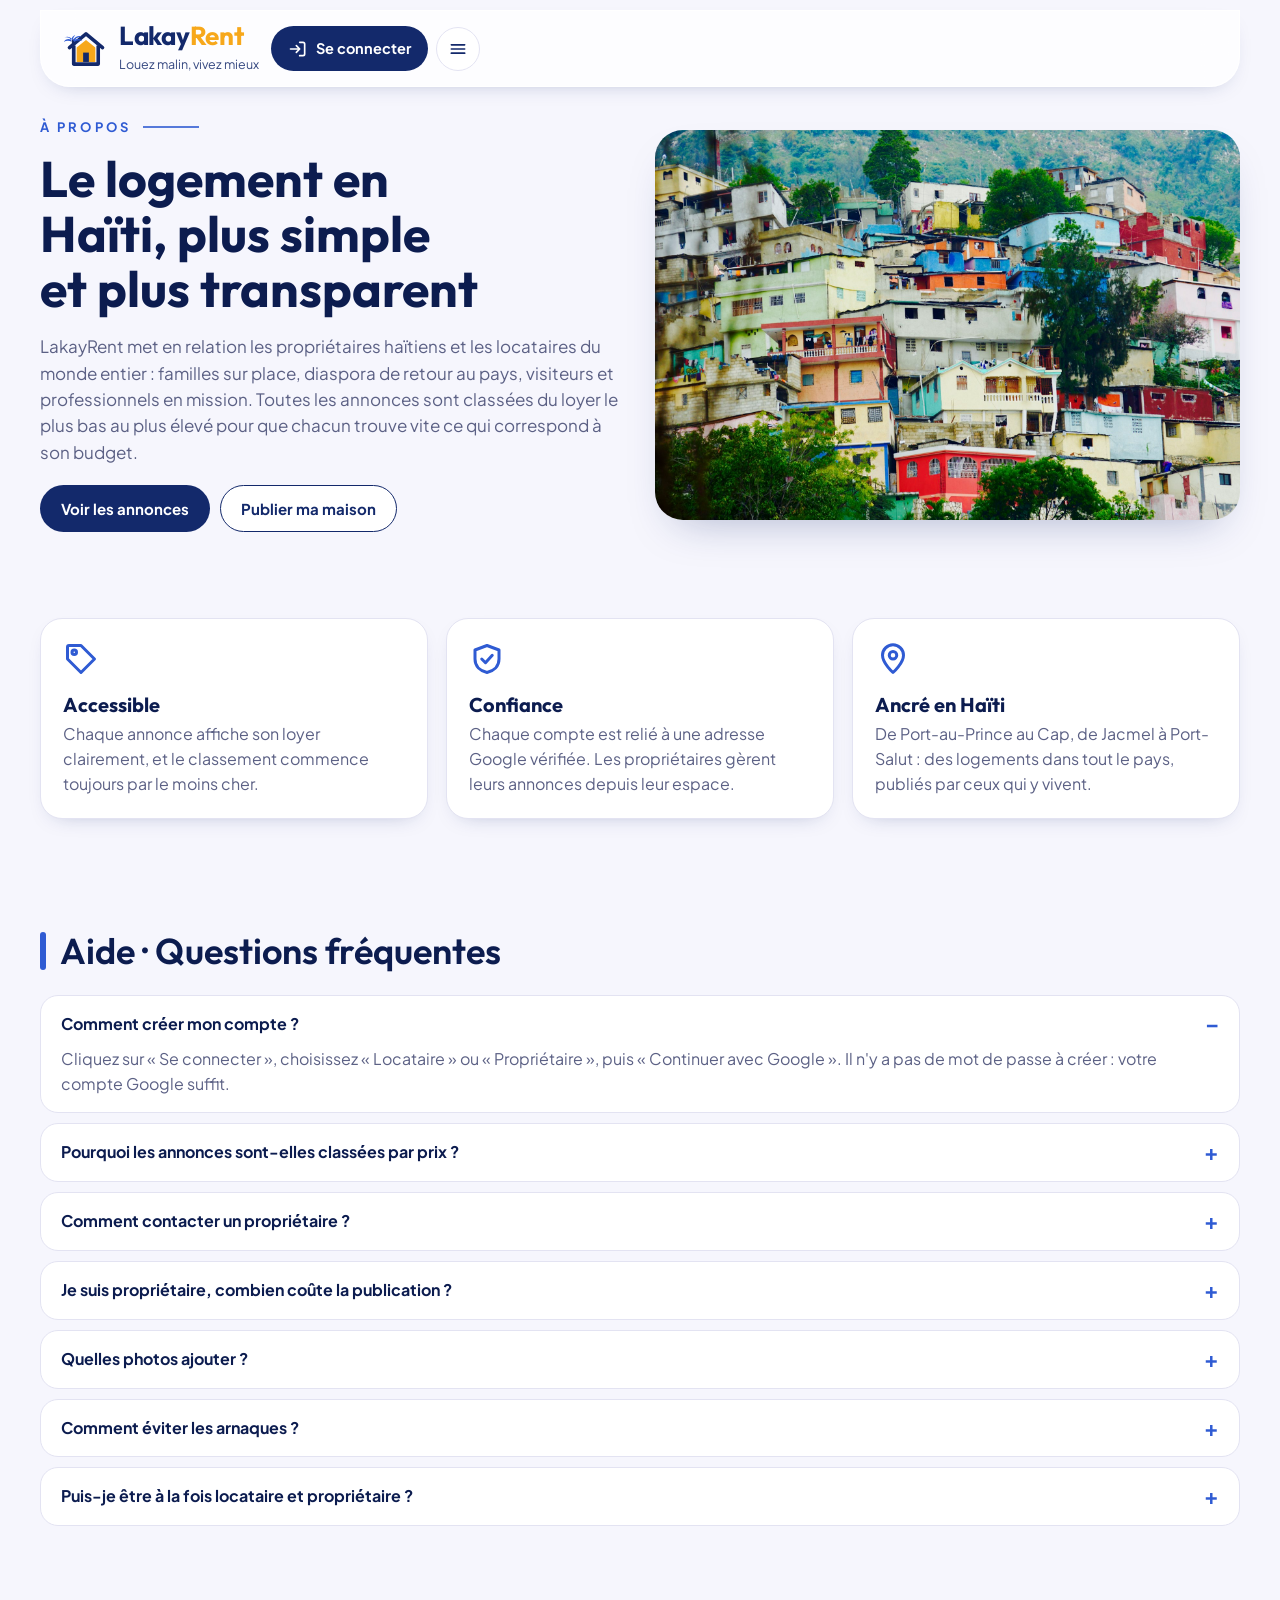
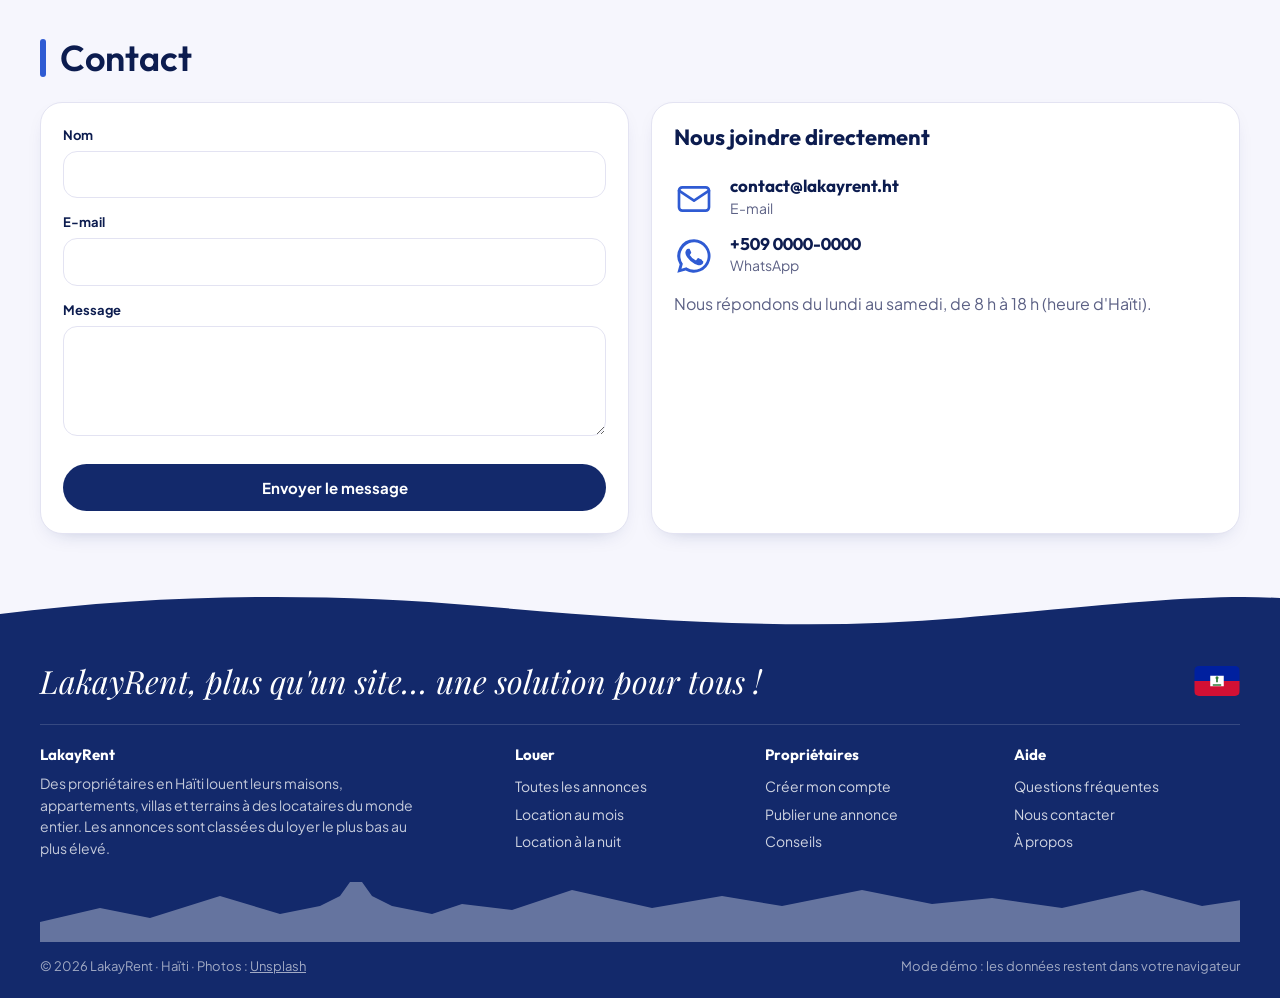
==== a-propos.html @ 99d88f83 "Rafraîchit le cache et ajuste la mosaïque Co-Authored-By: Claude Opus 5.5 <noreply@anthropic.com> Cl" ====
<!DOCTYPE html>
<html lang="fr">
<head>
<meta charset="utf-8">
<meta name="viewport" content="width=device-width, initial-scale=1">
<title>À propos, aide et contact — LakayRent</title>
<link rel="icon" href="assets/img/favicon.svg" type="image/svg+xml">
<link rel="preconnect" href="https://fonts.googleapis.com"><link rel="preconnect" href="https://fonts.gstatic.com" crossorigin>
<link href="https://fonts.googleapis.com/css2?family=Outfit:wght@400;500;600;700&family=Plus+Jakarta+Sans:wght@400;500;600;700&family=Playfair+Display:ital,wght@1,500&display=swap" rel="stylesheet">
<link rel="stylesheet" href="assets/css/style.css?v=3">
</head>
<body data-page="apropos">
<header id="site-header"></header>
<main class="container">
  <section class="about-hero">
    <div>
      <div class="eyebrow" style="color:var(--blue)">À propos</div>
      <h1 style="font-size:clamp(32px,4vw,50px);color:var(--navy-2);margin:14px 0">Le logement en Haïti, plus simple et plus transparent</h1>
      <p style="color:var(--muted);font-size:17px;max-width:55ch">LakayRent met en relation les propriétaires haïtiens et les locataires du monde entier : familles sur place, diaspora de retour au pays, visiteurs et professionnels en mission. Toutes les annonces sont classées du loyer le plus bas au plus élevé pour que chacun trouve vite ce qui correspond à son budget.</p>
      <div style="display:flex;gap:10px;flex-wrap:wrap;margin-top:20px"><a class="btn btn-primary" href="annonces.html">Voir les annonces</a><a class="btn btn-outline" href="connexion.html?role=proprietaire">Publier ma maison</a></div>
    </div>
    <img src="assets/img/photos/ht3.jpg" alt="Maisons colorées à flanc de colline en Haïti">
  </section>

  <section class="section">
    <div class="values" id="values"></div>
  </section>

  <section class="section" id="aide">
    <h2 class="section-title">Aide · Questions fréquentes</h2>
    <div class="faq">
      <details open><summary>Comment créer mon compte ?</summary><p>Cliquez sur « Se connecter », choisissez « Locataire » ou « Propriétaire », puis « Continuer avec Google ». Il n'y a pas de mot de passe à créer : votre compte Google suffit.</p></details>
      <details><summary>Pourquoi les annonces sont-elles classées par prix ?</summary><p>Pour que chacun voie d'abord ce qui entre dans son budget. Quand vous affichez à la fois des locations au mois et à la nuit, un loyer à la nuit est comparé sur 30 nuits.</p></details>
      <details><summary>Comment contacter un propriétaire ?</summary><p>Sur la page d'une annonce, écrivez-lui directement sur WhatsApp, ou connectez-vous et envoyez une demande de visite. Le propriétaire la voit dans son espace avec votre numéro.</p></details>
      <details><summary>Je suis propriétaire, combien coûte la publication ?</summary><p>La publication est gratuite. Vous fixez votre loyer, au mois ou à la nuit, en dollars US, et vous pouvez masquer ou supprimer votre annonce à tout moment.</p></details>
      <details><summary>Quelles photos ajouter ?</summary><p>Jusqu'à six photos prises de jour : la façade en premier, puis le salon, la cuisine, les chambres, la salle de bain et la vue. Les photos sont réduites automatiquement avant l'envoi.</p></details>
      <details><summary>Comment éviter les arnaques ?</summary><p>Visitez toujours le logement avant de payer, rencontrez le propriétaire, demandez un reçu et ne versez jamais d'argent à quelqu'un qui refuse la visite. LakayRent n'encaisse aucun paiement.</p></details>
      <details><summary>Puis-je être à la fois locataire et propriétaire ?</summary><p>Oui. Changez de type de compte à tout moment dans « Mon espace », onglet « Mon profil ». Vos annonces et vos favoris sont gardés.</p></details>
    </div>
  </section>

  <section class="section" id="contact">
    <h2 class="section-title">Contact</h2>
    <div class="steps">
      <form class="panel" id="cForm" style="display:grid;gap:14px">
        <div class="field"><label for="cNom">Nom</label><input id="cNom" required maxlength="80"></div>
        <div class="field"><label for="cMail">E-mail</label><input id="cMail" type="email" required maxlength="120"></div>
        <div class="field"><label for="cMsg">Message</label><textarea id="cMsg" required maxlength="2000"></textarea></div>
        <div id="cOut"></div>
        <button class="btn btn-primary" type="submit" id="cGo">Envoyer le message</button>
      </form>
      <div class="panel" style="display:grid;gap:14px;align-content:start">
        <h3 style="color:var(--navy-2);font-size:22px">Nous joindre directement</h3>
        <div class="stat" id="cMailLine"></div>
        <div class="stat" id="cWaLine"></div>
        <p style="color:var(--muted);margin:0">Nous répondons du lundi au samedi, de 8 h à 18 h (heure d'Haïti).</p>
      </div>
    </div>
  </section>
</main>
<footer id="site-footer"></footer>
<script src="assets/js/config.js?v=3"></script>
<script src="assets/js/core.js?v=3"></script>
<script>
(function(){
  const L=Lakay,$=L.$,esc=L.esc,C=L.cfg;
  $("#values").innerHTML=[["tag","Accessible","Chaque annonce affiche son loyer clairement, et le classement commence toujours par le moins cher."],["shield","Confiance","Chaque compte est relié à une adresse Google vérifiée. Les propriétaires gèrent leurs annonces depuis leur espace."],["pin","Ancré en Haïti","De Port-au-Prince au Cap, de Jacmel à Port-Salut : des logements dans tout le pays, publiés par ceux qui y vivent."]]
    .map(([i,t,p])=>`<div class="panel">${L.icon(i)}<h3>${t}</h3><p>${p}</p></div>`).join("");
  $("#cMailLine").innerHTML=`${L.icon("mail")}<div><b style="font-size:17px">${esc(C.CONTACT_EMAIL||"")}</b><span>E-mail</span></div>`;
  $("#cWaLine").innerHTML=`${L.icon("whatsapp")}<div><b style="font-size:17px" class="num">${esc(C.CONTACT_WHATSAPP||"")}</b><span>WhatsApp</span></div>`;
  const s=L.session();if(s){$("#cNom").value=s.name||"";$("#cMail").value=s.email||"";}
  $("#cForm").addEventListener("submit",async e=>{
    e.preventDefault();const d={nom:$("#cNom").value.trim(),email:$("#cMail").value.trim(),message:$("#cMsg").value.trim()};
    if(!d.nom||!d.email||!d.message){$("#cOut").innerHTML='<div class="notice err">Remplissez votre nom, votre e-mail et votre message.</div>';return;}
    $("#cGo").disabled=true;
    try{await L.api("contact",d);$("#cForm").innerHTML='<div class="notice ok"><b>Message envoyé.</b> Nous vous répondrons par e-mail.</div>';}
    catch(err){$("#cGo").disabled=false;$("#cOut").innerHTML=`<div class="notice err">${esc(err.message)}</div>`;}
  });
})();
</script>
</body>
</html>
---- assets/css/style.css ----
/* LakayRent — feuille de style commune
   Idée de mise en page : en-tête en verre arrondi, héros photo plein cadre avec barre de recherche,
   barre de catégories flottante, grilles de cartes, pied de page bleu nuit en vague. */
:root{
  --navy:#13296B;
  --navy-2:#0C1C4F;
  --blue:#2F5BD3;
  --sky:#8DB9F0;
  --lav:#E9E8F8;
  --peach:#F5B69E;
  --sun:#F7A81B;
  --sun-2:#FFC928;
  --green:#1F9D6B;
  --red:#D2463F;
  --bg:#F6F6FD;
  --surface:#FFFFFF;
  --text:#13183A;
  --muted:#5C6185;
  --line:#E3E3F2;
  --glass:rgba(255,255,255,.78);
  --shadow:0 20px 45px -22px rgba(19,41,107,.35);
  --shadow-sm:0 8px 22px -14px rgba(19,41,107,.35);
  --radius:22px;
  --display:"Outfit",system-ui,-apple-system,"Segoe UI",sans-serif;
  --body:"Plus Jakarta Sans",system-ui,-apple-system,"Segoe UI",sans-serif;
  --script:"Playfair Display",Georgia,serif;
  color-scheme:light;
}
*{box-sizing:border-box}
html{scroll-behavior:smooth}
body{margin:0;background:var(--bg);color:var(--text);font-family:var(--body);font-size:16px;line-height:1.55;-webkit-font-smoothing:antialiased}
img{max-width:100%;display:block}
a{color:var(--blue)}
button,input,select,textarea{font:inherit;color:inherit}
h1,h2,h3,h4{font-family:var(--display);line-height:1.1;margin:0;text-wrap:balance}
:focus-visible{outline:3px solid var(--sun);outline-offset:2px;border-radius:12px}
.container{max-width:1240px;margin:0 auto;padding:0 20px}
.num{font-variant-numeric:tabular-nums}
.sr-only{position:absolute;width:1px;height:1px;overflow:hidden;clip:rect(0 0 0 0);white-space:nowrap}
.icon{width:20px;height:20px;flex:none;stroke:currentColor;fill:none;stroke-width:2;stroke-linecap:round;stroke-linejoin:round}
.icon.fill{fill:currentColor;stroke:none}
@media (prefers-reduced-motion: reduce){*{transition:none!important;animation:none!important;scroll-behavior:auto!important}}

/* ---------- buttons ---------- */
.btn{display:inline-flex;align-items:center;justify-content:center;gap:8px;border:1.5px solid transparent;border-radius:999px;padding:11px 20px;font-weight:700;font-size:15px;cursor:pointer;text-decoration:none;white-space:nowrap;transition:transform .15s ease,background .15s ease,box-shadow .15s ease}
.btn:hover{transform:translateY(-1px)}
.btn:disabled{opacity:.55;cursor:not-allowed;transform:none}
.btn-primary{background:var(--navy);color:#fff}
.btn-primary:hover{background:var(--navy-2);box-shadow:var(--shadow-sm)}
.btn-outline{background:#fff;color:var(--navy);border-color:var(--navy)}
.btn-outline:hover{background:var(--lav)}
.btn-sun{background:var(--sun);color:var(--navy-2)}
.btn-sun:hover{background:var(--sun-2)}
.btn-ghost{background:transparent;color:var(--text);border-color:var(--line)}
.btn-ghost:hover{background:var(--lav)}
.btn-danger{background:#fff;color:var(--red);border-color:#F1C9C6}
.btn-wa{background:#1FA855;color:#fff}
.btn-sm{padding:8px 14px;font-size:14px}
.btn-block{width:100%;white-space:normal}
.icon-btn{display:inline-grid;place-items:center;width:44px;height:44px;border-radius:999px;border:1px solid var(--line);background:#fff;color:var(--navy);cursor:pointer;text-decoration:none}
.icon-btn:hover{background:var(--lav)}

/* ---------- header ---------- */
.site-header{position:sticky;top:0;z-index:40;padding:10px 0 0}
.header-bar{display:flex;align-items:center;gap:12px;background:var(--glass);backdrop-filter:blur(16px);-webkit-backdrop-filter:blur(16px);border:1px solid rgba(255,255,255,.7);border-radius:0 0 30px 30px;padding:12px 18px 12px 22px;box-shadow:var(--shadow-sm)}
.logo{display:flex;align-items:center;gap:10px;text-decoration:none;color:var(--navy)}
.logo-mark{width:46px;height:46px}
.logo-name{font-family:var(--display);font-weight:700;font-size:26px;line-height:1;letter-spacing:-.01em}
.logo-name span{color:var(--sun)}
.logo-tag{display:block;white-space:nowrap;font-size:12.5px;color:var(--navy);opacity:.85;margin-top:3px}
.main-nav{display:flex;align-items:center;gap:0;margin-left:auto}
.nav-link{white-space:nowrap;display:inline-flex;align-items:center;gap:7px;padding:9px 11px;border-radius:999px;color:var(--text);text-decoration:none;font-weight:600;font-size:15px;border:0;background:transparent;cursor:pointer}
.nav-link .icon{width:18px;height:18px;color:var(--navy)}
.nav-link:hover{background:rgba(141,185,240,.18)}
.nav-link[aria-current="page"]{background:rgba(141,185,240,.28);color:var(--navy);box-shadow:inset 0 0 0 1px rgba(47,91,211,.25)}
.dropdown{position:relative}
.dropdown-menu{position:absolute;top:calc(100% + 8px);left:0;min-width:220px;background:#fff;border:1px solid var(--line);border-radius:18px;box-shadow:var(--shadow);padding:8px;display:none}
.dropdown.open .dropdown-menu{display:grid}
.dropdown-menu a{padding:10px 12px;border-radius:12px;color:var(--text);text-decoration:none;font-weight:600;font-size:14.5px;display:flex;gap:10px;align-items:center}
.dropdown-menu a:hover{background:var(--lav)}
.header-actions{display:flex;align-items:center;gap:8px}
.header-actions .btn{padding:10px 16px;font-size:14.5px}
.avatar{width:38px;height:38px;border-radius:999px;object-fit:cover;background:var(--lav);display:grid;place-items:center;font-weight:700;color:var(--navy)}
.user-chip{text-decoration:none;color:var(--text);display:flex;align-items:center;gap:8px;padding:4px 12px 4px 4px;border-radius:999px;border:1px solid var(--line);background:#fff;cursor:pointer;font-weight:600;font-size:14px}
.burger{display:none}
@media (max-width:1280px){
  .main-nav{display:none;position:absolute;top:calc(100% + 6px);left:20px;right:20px;flex-direction:column;align-items:stretch;background:#fff;border-radius:22px;padding:10px;box-shadow:var(--shadow)}
  .main-nav.open{display:flex}
  .burger{display:inline-grid;margin-left:auto}
  .header-actions .hide-sm{display:none}
  .dropdown-menu{position:static;box-shadow:none;border:0;padding:0 0 0 18px}
}
@media (max-width:520px){.logo-tag{display:none}.logo-name{font-size:22px}.logo-mark{width:38px;height:38px}}

/* ---------- hero ---------- */
.hero{position:relative;margin-top:-86px;padding:170px 0 140px;background:var(--navy) url('../img/photos/hero.jpg') center 60%/cover no-repeat;color:#fff;overflow:hidden}
.hero::before{content:"";position:absolute;inset:0;background:linear-gradient(90deg,rgba(12,28,79,.82) 0%,rgba(12,28,79,.55) 38%,rgba(12,28,79,.1) 68%,rgba(12,28,79,0) 100%),linear-gradient(180deg,rgba(12,28,79,.25),rgba(12,28,79,0) 30%,rgba(246,246,253,0) 80%,var(--bg) 100%)}
.hero-inner{position:relative;display:grid;grid-template-columns:minmax(0,1fr) 280px;gap:30px;align-items:end}
.eyebrow{display:flex;align-items:center;gap:12px;font-size:13px;letter-spacing:.24em;text-transform:uppercase;font-weight:700}
.eyebrow::after{content:"";width:56px;height:1.5px;background:currentColor;opacity:.8}
.hero h1{font-size:clamp(40px,5.6vw,72px);font-weight:700;letter-spacing:-.02em;margin:16px 0 14px;text-shadow:0 2px 24px rgba(12,28,79,.35)}
.hero h1 em{font-style:normal;color:var(--sun)}
.hero .lead{font-size:clamp(17px,1.6vw,21px);font-weight:600;max-width:40ch;margin:0 0 30px;text-shadow:0 1px 14px rgba(12,28,79,.4)}
.searchbar{display:grid;grid-template-columns:repeat(3,minmax(0,1fr)) auto;align-items:center;background:#fff;color:var(--text);border-radius:28px;padding:10px;box-shadow:var(--shadow);max-width:920px}
.sb-field{display:flex;align-items:center;gap:12px;padding:6px 14px;border-right:1px solid var(--line);min-width:0}
.sb-field:nth-child(3){border-right:0}
.sb-ico{width:44px;height:44px;border-radius:999px;background:var(--lav);display:grid;place-items:center;color:var(--navy);flex:none}
.sb-field label{display:block;font-size:13px;color:var(--muted)}
.sb-field select{border:0;background:transparent;font-weight:600;font-size:15px;padding:0;width:100%;cursor:pointer;appearance:none;-webkit-appearance:none;background-image:url("data:image/svg+xml,%3Csvg xmlns='http://www.w3.org/2000/svg' width='14' height='14' viewBox='0 0 24 24' fill='none' stroke='%2313183A' stroke-width='2.5' stroke-linecap='round'%3E%3Cpath d='m6 9 6 6 6-6'/%3E%3C/svg%3E");background-repeat:no-repeat;background-position:right center;padding-right:22px}
.sb-field select:focus{outline:none}
.searchbar .btn{padding:16px 28px;font-size:16px}
.hero-note{padding:22px;border-radius:24px;background:rgba(12,28,79,.38);backdrop-filter:blur(14px);-webkit-backdrop-filter:blur(14px);border:1px solid rgba(255,255,255,.4);font-family:var(--display);font-weight:600;font-size:18px;line-height:1.3}
.hero-note svg.flag{width:34px;height:22px;border-radius:4px;margin-bottom:12px;box-shadow:0 2px 6px rgba(0,0,0,.2)}
.hero-note .swoosh{display:block;margin-top:12px;width:120px;height:14px}
@media (max-width:980px){
  .hero-inner{grid-template-columns:1fr}
  .hero-note{display:none}
  .searchbar{grid-template-columns:1fr;border-radius:24px;gap:4px}
  .sb-field{border-right:0;border-bottom:1px solid var(--line);padding:10px}
  .sb-field:nth-child(3){border-bottom:0}
  .searchbar .btn{width:100%}
}

/* ---------- categories ---------- */
.cats{position:relative;margin-top:-70px;z-index:2}
.cats-bar{display:grid;grid-template-columns:repeat(6,1fr) auto;align-items:center;background:var(--glass);backdrop-filter:blur(16px);-webkit-backdrop-filter:blur(16px);border:1px solid #fff;border-radius:28px;padding:12px;box-shadow:var(--shadow)}
.cat{display:flex;flex-direction:column;align-items:center;gap:8px;padding:12px 8px;border-radius:18px;text-decoration:none;color:var(--text);font-weight:600;font-size:15px;border-right:1px solid var(--line)}
.cat:hover{background:#fff}
.cat .icon{width:34px;height:34px;color:var(--blue);stroke-width:1.6}
.cats-all{padding:0 22px;font-weight:700;color:var(--blue);text-decoration:none;display:flex;align-items:center;gap:8px;white-space:nowrap}
@media (max-width:980px){
  .cats-bar{grid-template-columns:repeat(3,1fr)}
  .cat:nth-child(3n){border-right:0}
  .cats-all{grid-column:1/-1;justify-content:center;padding:12px}
}

/* ---------- sections ---------- */
.section{padding:56px 0}
.section-title{display:flex;align-items:center;gap:14px;font-size:clamp(26px,3vw,36px);font-weight:600;color:var(--navy-2);margin-bottom:24px}
.section-title::before{content:"";width:6px;height:1.05em;border-radius:6px;background:var(--blue)}
.section-head{display:flex;justify-content:space-between;align-items:end;gap:16px;flex-wrap:wrap;margin-bottom:24px}
.section-head .section-title{margin:0}
.section-sub{color:var(--muted);margin:-14px 0 24px;max-width:65ch}
.split{display:grid;grid-template-columns:minmax(0,1fr) 270px;gap:24px;align-items:start}
@media (max-width:1100px){.split{grid-template-columns:1fr}}

/* ---------- cards ---------- */
.grid{display:grid;grid-template-columns:repeat(auto-fill,minmax(250px,1fr));gap:22px}
.grid.four{grid-template-columns:repeat(4,minmax(0,1fr))}
@media (max-width:1100px){.grid.four{grid-template-columns:repeat(2,minmax(0,1fr))}}
@media (max-width:560px){.grid.four{grid-template-columns:1fr}}
.card{position:relative;background:#fff;border-radius:var(--radius);overflow:hidden;box-shadow:var(--shadow-sm);display:flex;flex-direction:column;transition:transform .2s ease,box-shadow .2s ease}
.card:hover{transform:translateY(-4px);box-shadow:var(--shadow)}
.card-media{position:relative;aspect-ratio:16/11;background:var(--lav);overflow:hidden}
.card-media img{width:100%;height:100%;object-fit:cover;transition:transform .4s ease}
.card:hover .card-media img{transform:scale(1.04)}
.badge{display:inline-flex;align-items:center;gap:6px;border-radius:999px;padding:5px 11px;font-size:13px;font-weight:700}
.badge-green{background:var(--green);color:#fff}
.badge-dark{background:rgba(12,28,79,.7);color:#fff}
.badge-sun{background:var(--sun);color:var(--navy-2)}
.badge-soft{background:var(--lav);color:var(--navy)}
.card-badges{position:absolute;top:12px;left:12px;display:flex;gap:6px;flex-wrap:wrap}
.fav{position:absolute;top:10px;right:10px;width:40px;height:40px;border-radius:999px;border:0;background:rgba(255,255,255,.25);backdrop-filter:blur(6px);color:#fff;display:grid;place-items:center;cursor:pointer}
.fav .icon{width:24px;height:24px;stroke-width:2.2}
.fav[aria-pressed="true"]{color:#F0506E;background:#fff}
.fav[aria-pressed="true"] .icon{fill:currentColor}
.rank{position:absolute;bottom:12px;left:12px}
.card-body{padding:16px 18px 18px;display:flex;flex-direction:column;gap:6px;flex:1}
.card-title{font-size:18px;font-weight:600;color:var(--navy-2)}
.card-title a{color:inherit;text-decoration:none}
.card-title a::after{content:"";position:absolute;inset:0}
.loc{display:flex;align-items:center;gap:6px;color:var(--muted);font-size:14.5px}
.loc .icon{width:16px;height:16px}
.price{font-family:var(--display);font-weight:700;font-size:22px;color:var(--blue)}
.price small{font-size:16px;font-weight:600}
.specs{display:flex;gap:16px;color:var(--muted);font-size:13.5px;flex-wrap:wrap}
.specs span{display:inline-flex;align-items:center;gap:6px}
.specs .icon{width:17px;height:17px}
.card-foot{margin-top:auto;padding-top:12px;display:flex;justify-content:center}
.card-foot .btn{position:relative;z-index:1;min-width:150px}
.card .fav{z-index:2}

/* ---------- side panels ---------- */
.panel{background:#fff;border-radius:var(--radius);box-shadow:var(--shadow-sm);padding:22px;border:1px solid var(--line)}
.stats{display:grid;gap:18px}
.stat{display:flex;align-items:center;gap:16px}
.stat .icon{width:40px;height:40px;color:var(--blue);stroke-width:1.6}
.stat b{display:block;font-family:var(--display);font-size:24px;color:var(--navy-2);line-height:1.1}
.stat span{font-size:14px;color:var(--muted)}
.owner-cta{margin-top:18px;background:var(--navy);color:#fff;border-radius:var(--radius);padding:22px;display:grid;gap:12px}
.owner-cta h3{font-size:20px}
.owner-cta p{margin:0;font-size:14px;opacity:.9}
.owner-cta .head{display:flex;gap:14px;align-items:center}
.owner-cta .head .icon{width:44px;height:44px;color:var(--sun);stroke-width:1.6}

/* ---------- steps / cities ---------- */
.steps{display:grid;grid-template-columns:repeat(2,1fr);gap:22px}
@media (max-width:860px){.steps{grid-template-columns:1fr}}
.steps .panel h3{font-size:22px;color:var(--navy-2);margin-bottom:14px;display:flex;gap:10px;align-items:center}
.steps ol{margin:0;padding:0;list-style:none;display:grid;gap:14px;counter-reset:s}
.steps li{display:grid;grid-template-columns:36px 1fr;gap:12px;counter-increment:s}
.steps li::before{content:counter(s);width:36px;height:36px;border-radius:999px;background:var(--lav);color:var(--navy);display:grid;place-items:center;font-weight:700;font-family:var(--display)}
.steps li b{display:block}
.steps li span{color:var(--muted);font-size:14.5px}
.cities{display:grid;grid-template-columns:repeat(auto-fill,minmax(200px,1fr));gap:14px}
.city{display:flex;justify-content:space-between;align-items:center;padding:16px 18px;border-radius:18px;background:#fff;border:1px solid var(--line);text-decoration:none;color:var(--text);font-weight:600}
.city:hover{border-color:var(--sky);box-shadow:var(--shadow-sm)}
.city small{color:var(--muted);font-weight:500;white-space:nowrap}

/* ---------- listing page ---------- */
.page-head{padding:34px 0 8px}
.page-head h1{font-size:clamp(30px,3.6vw,44px);color:var(--navy-2);font-weight:600}
.page-head p{color:var(--muted);margin:8px 0 0}
.listing-layout{display:grid;grid-template-columns:280px minmax(0,1fr);gap:26px;align-items:start}
@media (max-width:900px){.listing-layout{grid-template-columns:1fr}}
.filters{position:sticky;top:110px;display:grid;gap:16px}
@media (max-width:900px){.filters{position:static}}
.field{display:grid;gap:6px}
.field label,.field .label{font-size:13px;font-weight:700;color:var(--navy-2)}
.field input,.field select,.field textarea{width:100%;border:1.5px solid var(--line);background:#fff;border-radius:14px;padding:11px 13px;font-size:15px}
.field input:focus,.field select:focus,.field textarea:focus{border-color:var(--sky);outline:none;box-shadow:0 0 0 4px rgba(141,185,240,.25)}
.field textarea{min-height:110px;resize:vertical}
.field .hint{font-size:12.5px;color:var(--muted)}
.seg{display:flex;background:var(--lav);border-radius:999px;padding:4px;gap:2px}
.seg button{flex:1;border:0;background:transparent;border-radius:999px;padding:8px 10px;font-weight:600;font-size:13.5px;cursor:pointer;color:var(--muted)}
.seg button[aria-pressed="true"]{background:#fff;color:var(--navy);box-shadow:var(--shadow-sm)}
.toolbar{display:flex;justify-content:space-between;align-items:center;gap:14px;flex-wrap:wrap;margin-bottom:18px}
.toolbar .count{color:var(--muted)}
.toolbar .count b{color:var(--navy-2)}
.ladder{display:flex;align-items:center;gap:12px;font-size:13px;color:var(--muted);margin-bottom:20px}
.ladder .bar{flex:1;height:8px;border-radius:99px;background:linear-gradient(90deg,var(--sky),var(--lav),var(--peach))}
.empty{padding:50px 24px;text-align:center;border:1.5px dashed var(--line);border-radius:var(--radius);color:var(--muted);background:#fff}
.empty h3{color:var(--navy-2);margin-bottom:6px}
.notice{padding:12px 16px;border-radius:14px;background:#FFF6E0;border:1px solid #F8DE9C;font-size:14px;color:#5E4710}
.notice.info{background:#EEF3FE;border-color:#CDDAF8;color:#1C3274}
.notice.ok{background:#E8F7F0;border-color:#BFE6D3;color:#14593D}
.notice.err{background:#FDECEB;border-color:#F4C7C3;color:#7A1F1A}

/* ---------- detail ---------- */
.detail{display:grid;grid-template-columns:minmax(0,1fr) 360px;gap:28px;align-items:start;padding:28px 0 60px}
@media (max-width:960px){.detail{grid-template-columns:1fr}}
.gallery{display:grid;gap:10px}
.gallery-main{border-radius:var(--radius);overflow:hidden;aspect-ratio:16/10;background:var(--lav)}
.gallery-main img{width:100%;height:100%;object-fit:cover}
.thumbs{display:flex;gap:10px;overflow-x:auto}
.thumbs button{border:2px solid transparent;border-radius:14px;padding:0;overflow:hidden;width:96px;height:68px;flex:none;cursor:pointer;background:var(--lav)}
.thumbs button[aria-current="true"]{border-color:var(--blue)}
.thumbs img{width:100%;height:100%;object-fit:cover}
.detail h1{font-size:clamp(28px,3.2vw,40px);color:var(--navy-2);font-weight:600;margin:20px 0 8px}
.spec-grid{display:grid;grid-template-columns:repeat(4,1fr);gap:12px;margin:20px 0}
@media (max-width:560px){.spec-grid{grid-template-columns:repeat(2,1fr)}}
.spec-grid div{background:#fff;border:1px solid var(--line);border-radius:18px;padding:14px;display:grid;gap:4px}
.spec-grid .icon{color:var(--blue)}
.spec-grid b{font-family:var(--display);font-size:20px;color:var(--navy-2)}
.spec-grid span{font-size:13px;color:var(--muted)}
.desc{white-space:pre-line;max-width:70ch}
.contact-card{position:sticky;top:110px;display:grid;grid-template-columns:minmax(0,1fr);gap:14px}
.contact-card .price{font-size:30px}
.owner-line{display:flex;align-items:center;gap:12px;padding:12px;border-radius:16px;background:var(--lav)}
.owner-line b{display:block}
.owner-line span{font-size:13px;color:var(--muted)}
.wa-number{font-family:var(--display);font-weight:700;font-size:18px;text-align:center}

/* ---------- auth & dashboard ---------- */
.auth-wrap{display:grid;grid-template-columns:1.05fr .95fr;min-height:560px;border-radius:30px;overflow:hidden;box-shadow:var(--shadow);background:#fff;margin:34px 0 60px}
@media (max-width:860px){.auth-wrap{grid-template-columns:1fr}.auth-art{min-height:220px}}
.auth-art{background:var(--navy) center/cover;position:relative;color:#fff;display:flex;align-items:end;padding:30px}
.auth-art::before{content:"";position:absolute;inset:0;background:linear-gradient(180deg,rgba(12,28,79,0),rgba(12,28,79,.75))}
.auth-art div{position:relative}
.auth-art h2{font-size:32px}
.auth-panel{padding:40px;display:grid;align-content:center;gap:18px}
.auth-panel h1{font-size:32px;color:var(--navy-2)}
.role-pick{display:grid;grid-template-columns:1fr 1fr;gap:12px}
.role{border:2px solid var(--line);background:#fff;border-radius:20px;padding:18px;text-align:left;cursor:pointer;display:grid;gap:6px}
.role .icon{width:32px;height:32px;color:var(--blue)}
.role b{font-family:var(--display);font-size:18px;color:var(--navy-2)}
.role span{font-size:13.5px;color:var(--muted)}
.role[aria-pressed="true"]{border-color:var(--blue);background:#F2F6FF}
.divider{display:flex;align-items:center;gap:12px;color:var(--muted);font-size:13px}
.divider::before,.divider::after{content:"";flex:1;height:1px;background:var(--line)}
.g-wrap{min-height:44px;display:flex;justify-content:center}
.dash{display:grid;grid-template-columns:260px minmax(0,1fr);gap:26px;align-items:start;padding:28px 0 60px}
@media (max-width:900px){.dash{grid-template-columns:1fr}}
.dash-side{display:grid;gap:12px;position:sticky;top:110px}
@media (max-width:900px){.dash-side{position:static}}
.profile{display:flex;align-items:center;gap:12px}
.profile .avatar{width:52px;height:52px;font-size:20px}
.profile b{display:block;font-family:var(--display);font-size:18px;color:var(--navy-2)}
.profile span{font-size:13px;color:var(--muted);word-break:break-all}
.tabs{display:grid;gap:4px}
.tab{display:flex;align-items:center;gap:10px;padding:11px 14px;border-radius:14px;border:0;background:transparent;font-weight:600;cursor:pointer;text-align:left;color:var(--text)}
.tab:hover{background:var(--lav)}
.tab[aria-selected="true"]{background:var(--navy);color:#fff}
.tab .count{margin-left:auto;background:var(--lav);color:var(--navy);border-radius:999px;font-size:12px;padding:2px 8px}
.tab[aria-selected="true"] .count{background:rgba(255,255,255,.2);color:#fff}
.form-grid{display:grid;grid-template-columns:repeat(6,1fr);gap:16px}
.form-grid .s2{grid-column:span 2}.form-grid .s3{grid-column:span 3}.form-grid .s6{grid-column:1/-1}
@media (max-width:640px){.form-grid .s2,.form-grid .s3{grid-column:1/-1}}
.photo-drop{border:2px dashed var(--sky);border-radius:18px;padding:20px;text-align:center;background:#F7FAFF;cursor:pointer;color:var(--muted)}
.photo-drop b{color:var(--navy)}
.previews{display:flex;gap:10px;flex-wrap:wrap;margin-top:10px}
.previews figure{margin:0;position:relative;width:110px;height:78px;border-radius:12px;overflow:hidden}
.previews img{width:100%;height:100%;object-fit:cover}
.previews button{position:absolute;top:4px;right:4px;width:24px;height:24px;border-radius:999px;border:0;background:rgba(0,0,0,.6);color:#fff;cursor:pointer;line-height:1}
.row-list{display:grid;gap:12px}
.row{display:grid;grid-template-columns:120px minmax(0,1fr) auto;gap:16px;align-items:center;background:#fff;border:1px solid var(--line);border-radius:18px;padding:12px}
.row img{width:120px;height:84px;object-fit:cover;border-radius:12px}
.row h4{font-size:17px;color:var(--navy-2)}
.row .meta{font-size:13.5px;color:var(--muted)}
.row .actions{display:flex;gap:8px;flex-wrap:wrap;justify-content:end}
@media (max-width:640px){.row{grid-template-columns:90px 1fr}.row img{width:90px;height:66px}.row .actions{grid-column:1/-1;justify-content:start}}
.req{background:#fff;border:1px solid var(--line);border-radius:18px;padding:16px;display:grid;gap:6px}
.req-head{display:flex;justify-content:space-between;gap:10px;flex-wrap:wrap}
.req-head b{color:var(--navy-2)}
.req .meta{font-size:13px;color:var(--muted)}

/* ---------- about ---------- */
.about-hero{display:grid;grid-template-columns:1fr 1fr;gap:30px;align-items:center;padding:30px 0}
@media (max-width:860px){.about-hero{grid-template-columns:1fr}}
.about-hero img{border-radius:28px;box-shadow:var(--shadow)}
.values{display:grid;grid-template-columns:repeat(3,1fr);gap:18px}
@media (max-width:860px){.values{grid-template-columns:1fr}}
.values .panel .icon{width:36px;height:36px;color:var(--blue);margin-bottom:10px}
.values h3{color:var(--navy-2);font-size:20px;margin-bottom:6px}
.values p{margin:0;color:var(--muted)}
.faq{display:grid;gap:10px}
.faq details{background:#fff;border:1px solid var(--line);border-radius:18px;padding:16px 20px}
.faq summary{cursor:pointer;font-weight:700;color:var(--navy-2);list-style:none;display:flex;justify-content:space-between;gap:10px}
.faq summary::after{content:"+";font-size:22px;line-height:1;color:var(--blue)}
.faq details[open] summary::after{content:"–"}
.faq p{margin:10px 0 0;color:var(--muted)}

/* ---------- footer ---------- */
.site-footer{position:relative;margin-top:40px;background:var(--navy);color:#fff}
.site-footer .wave{position:absolute;top:-38px;left:0;width:100%;height:40px;display:block}
.footer-top{display:flex;justify-content:space-between;align-items:center;gap:20px;flex-wrap:wrap;padding:26px 0 18px}
.tagline{font-family:var(--script);font-style:italic;font-size:clamp(22px,2.6vw,32px)}
.socials{display:flex;gap:10px;align-items:center}
.socials a{width:44px;height:44px;border-radius:999px;background:#fff;color:var(--navy);display:grid;place-items:center}
.socials a .icon{width:22px;height:22px}
.socials svg.flag{width:46px;height:30px;border-radius:5px;margin-left:6px}
.footer-cols{display:grid;grid-template-columns:2fr 1fr 1fr 1fr;gap:24px;padding:22px 0;border-top:1px solid rgba(255,255,255,.15)}
@media (max-width:760px){.footer-cols{grid-template-columns:1fr 1fr}}
.footer-cols h4{font-size:15px;margin-bottom:10px}
.footer-cols a{display:block;color:rgba(255,255,255,.8);text-decoration:none;font-size:14px;padding:3px 0}
.footer-cols a:hover{color:var(--sun)}
.footer-cols p{color:rgba(255,255,255,.75);font-size:14px;margin:0;max-width:38ch}
.skyline{display:block;width:100%;height:60px;opacity:.35}
.copy{padding:14px 0 22px;font-size:13px;color:rgba(255,255,255,.6);display:flex;justify-content:space-between;gap:10px;flex-wrap:wrap}

/* ---------- modal & toast ---------- */
.modal{position:fixed;inset:0;background:rgba(12,28,79,.5);display:none;align-items:center;justify-content:center;padding:16px;z-index:60}
.modal.open{display:flex}
.modal-box{background:#fff;border-radius:26px;max-width:480px;width:100%;padding:26px;box-shadow:var(--shadow);display:grid;gap:14px}
.modal-box h3{font-size:24px;color:var(--navy-2)}
.toast{position:fixed;left:50%;bottom:24px;transform:translateX(-50%) translateY(20px);background:var(--navy-2);color:#fff;padding:12px 18px;border-radius:14px;box-shadow:var(--shadow);opacity:0;pointer-events:none;transition:all .25s ease;z-index:70;font-weight:600;font-size:14.5px;max-width:calc(100% - 32px)}
.toast.show{opacity:1;transform:translateX(-50%) translateY(0)}
.skeleton{background:linear-gradient(90deg,#ECECF8,#F6F6FD,#ECECF8);background-size:200% 100%;animation:sk 1.2s infinite;border-radius:var(--radius);min-height:330px}
@keyframes sk{to{background-position:-200% 0}}

.mobile-only{display:none}
@media (max-width:1280px){.main-nav .mobile-only{display:inline-flex}}

@media (min-width:1700px){.hero{background-image:url('../img/photos/hero-4k.jpg')}}
/* ---------- Haïti mosaic & welcome band ---------- */
.haiti-head{display:flex;justify-content:space-between;align-items:end;gap:20px;flex-wrap:wrap;margin-bottom:24px}
.haiti-head h2{font-size:clamp(28px,3.4vw,42px);color:var(--navy-2);font-weight:600;margin:12px 0 8px}
.haiti-head p{color:var(--muted);max-width:60ch;margin:0}
.mosaic{display:grid;grid-template-columns:2fr 1fr 1fr;grid-template-rows:220px 220px;gap:14px}
.mosaic figure{position:relative;margin:0;border-radius:22px;overflow:hidden;background:var(--lav);box-shadow:var(--shadow-sm)}
.mosaic .m-big{grid-row:span 2}
.mosaic img{width:100%;height:100%;object-fit:cover;transition:transform .6s ease}
.mosaic figure:hover img{transform:scale(1.05)}
.mosaic figcaption{position:absolute;left:12px;bottom:12px;background:rgba(255,255,255,.88);backdrop-filter:blur(8px);color:var(--navy-2);font-weight:700;font-size:14px;padding:7px 12px;border-radius:999px}
@media (max-width:860px){.mosaic{grid-template-columns:1fr 1fr;grid-template-rows:none;grid-auto-rows:170px}.mosaic .m-big{grid-column:1/-1;grid-row:auto;height:240px}}
.welcome{position:relative;margin:30px 0;padding:90px 0;background:var(--navy) url('../img/photos/hero2.jpg') center/cover no-repeat;color:#fff;text-align:center}
.welcome::before{content:"";position:absolute;inset:0;background:linear-gradient(180deg,rgba(12,28,79,.55),rgba(12,28,79,.75))}
.welcome-inner{position:relative;display:grid;justify-items:center;gap:14px}
.welcome-kr{font-family:var(--script);font-style:italic;font-size:clamp(36px,5vw,60px);margin:0;color:#fff}
.welcome-txt{font-size:clamp(16px,1.6vw,20px);max-width:52ch;margin:0;opacity:.95}
.welcome-cta{display:flex;gap:12px;flex-wrap:wrap;justify-content:center;margin-top:8px}
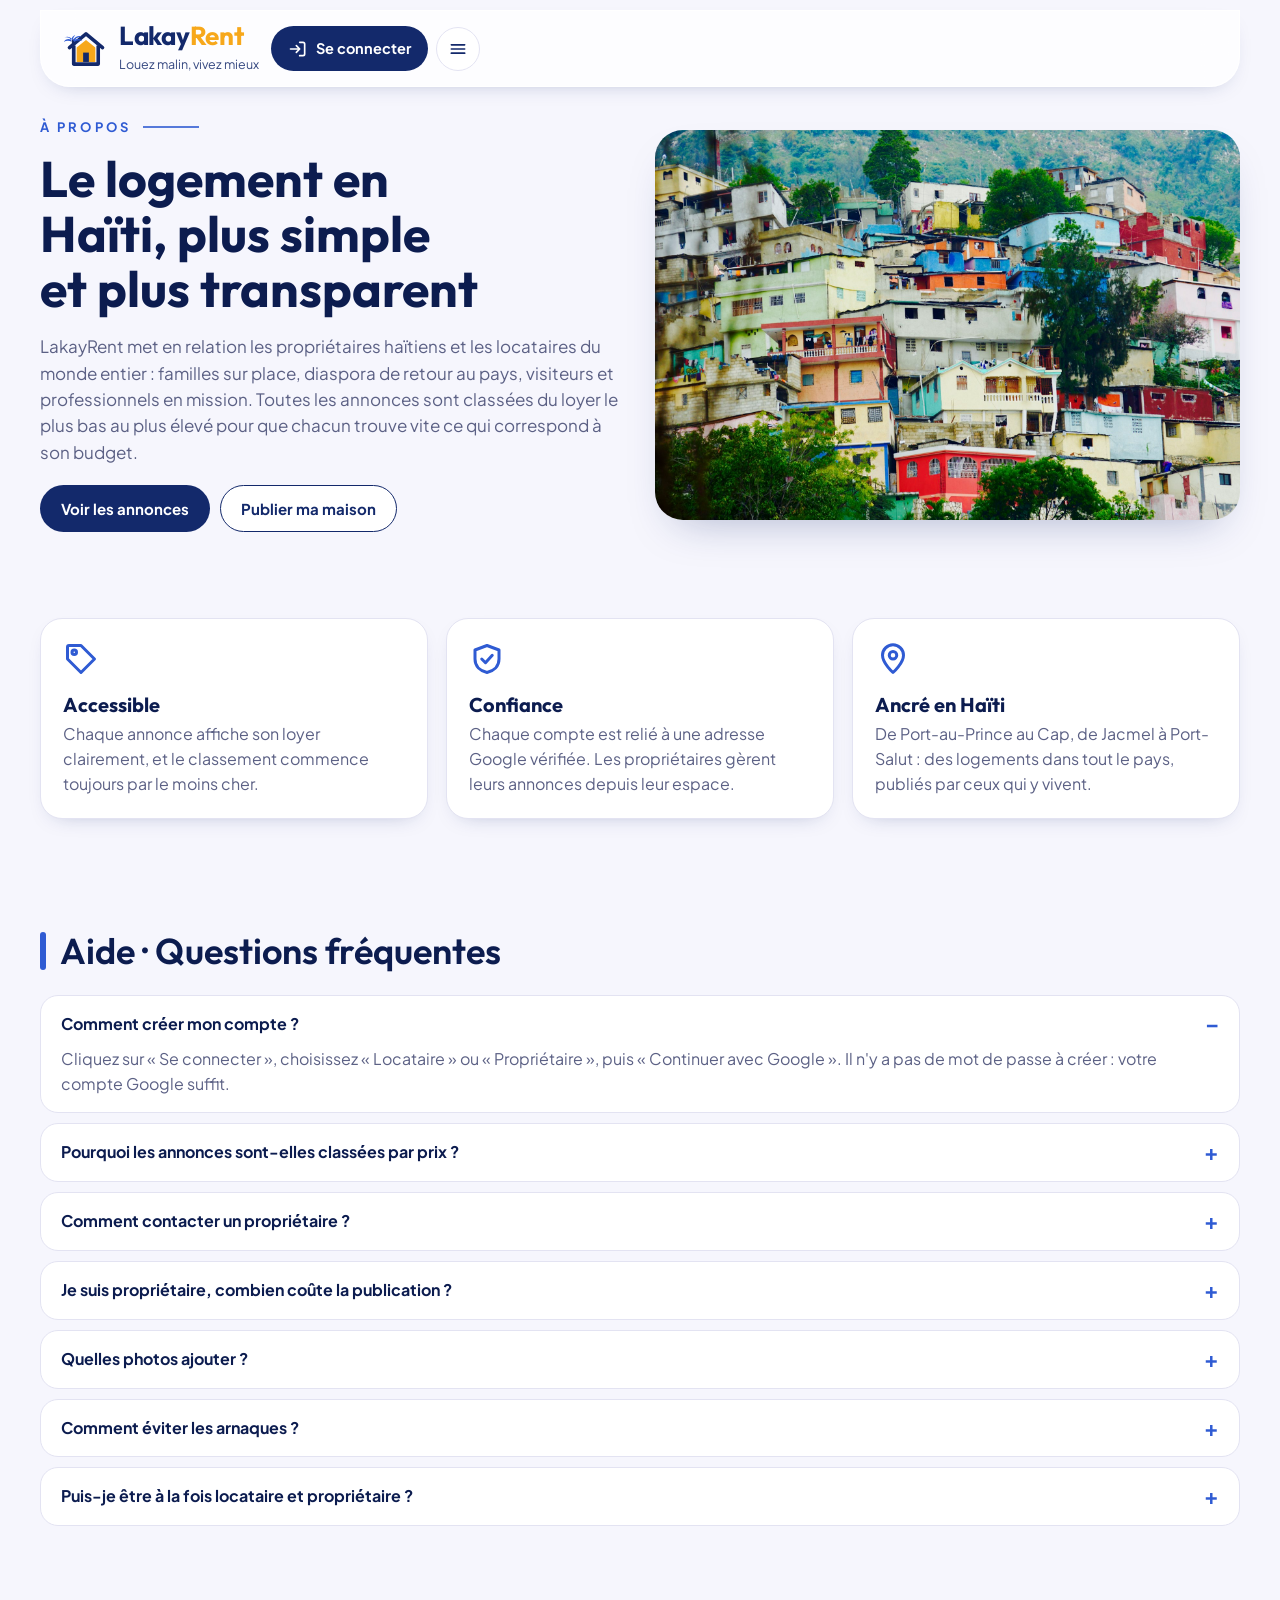
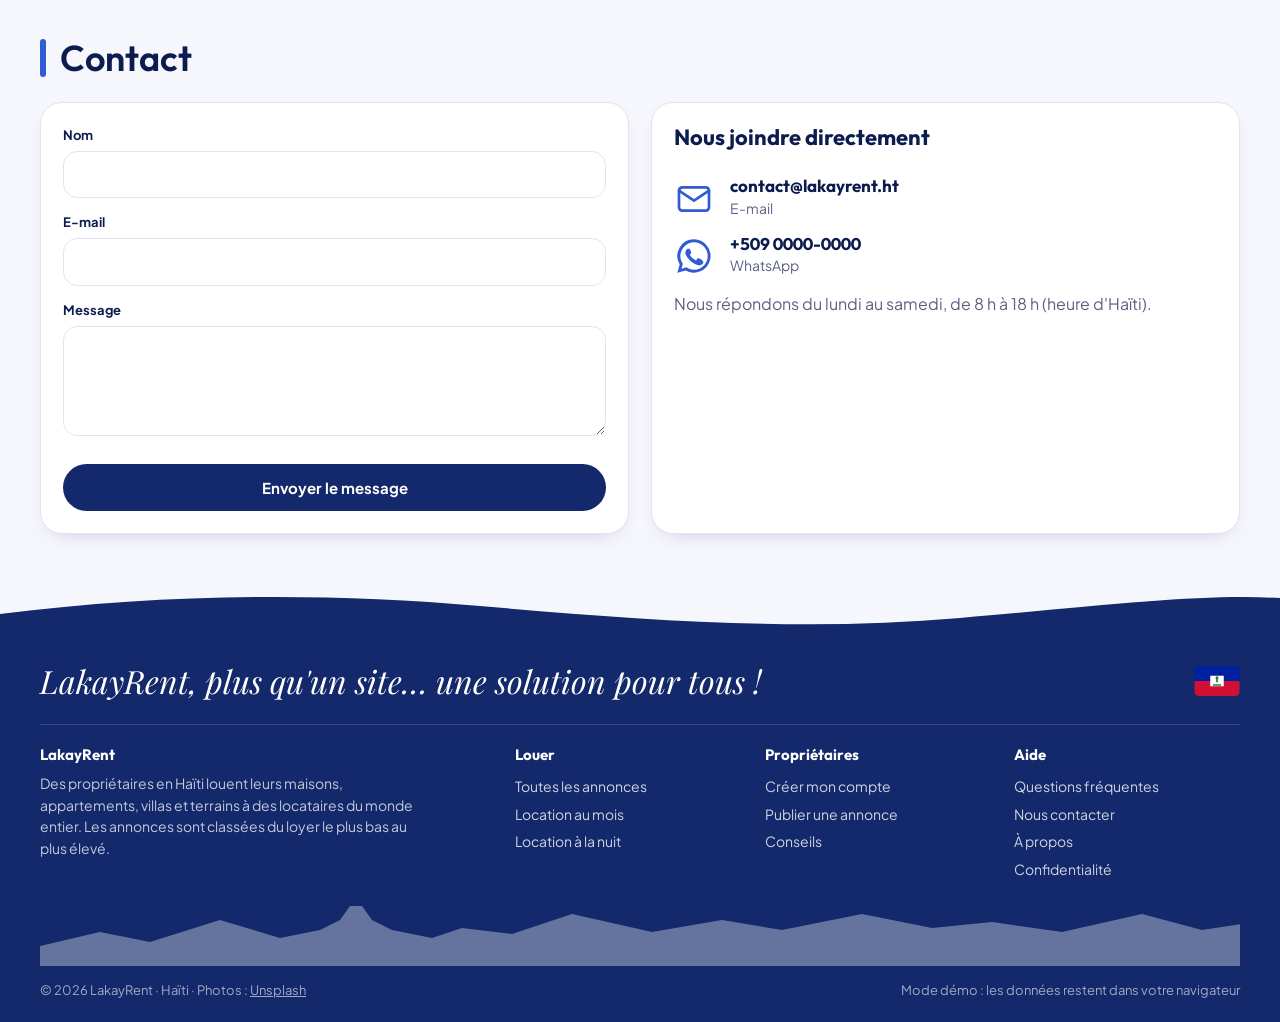
==== commit c8cf2550: "Page confidentialité et ID client Google Co-Authored-By: Claude Opus 5.5 <noreply@anthropic.com> Cla" ====
--- a/a-propos.html
+++ b/a-propos.html
@@ -7,7 +7,7 @@
 <link rel="icon" href="assets/img/favicon.svg" type="image/svg+xml">
 <link rel="preconnect" href="https://fonts.googleapis.com"><link rel="preconnect" href="https://fonts.gstatic.com" crossorigin>
 <link href="https://fonts.googleapis.com/css2?family=Outfit:wght@400;500;600;700&family=Plus+Jakarta+Sans:wght@400;500;600;700&family=Playfair+Display:ital,wght@1,500&display=swap" rel="stylesheet">
-<link rel="stylesheet" href="assets/css/style.css?v=3">
+<link rel="stylesheet" href="assets/css/style.css?v=4">
 </head>
 <body data-page="apropos">
 <header id="site-header"></header>
@@ -59,8 +59,8 @@
   </section>
 </main>
 <footer id="site-footer"></footer>
-<script src="assets/js/config.js?v=3"></script>
-<script src="assets/js/core.js?v=3"></script>
+<script src="assets/js/config.js?v=4"></script>
+<script src="assets/js/core.js?v=4"></script>
 <script>
 (function(){
   const L=Lakay,$=L.$,esc=L.esc,C=L.cfg;
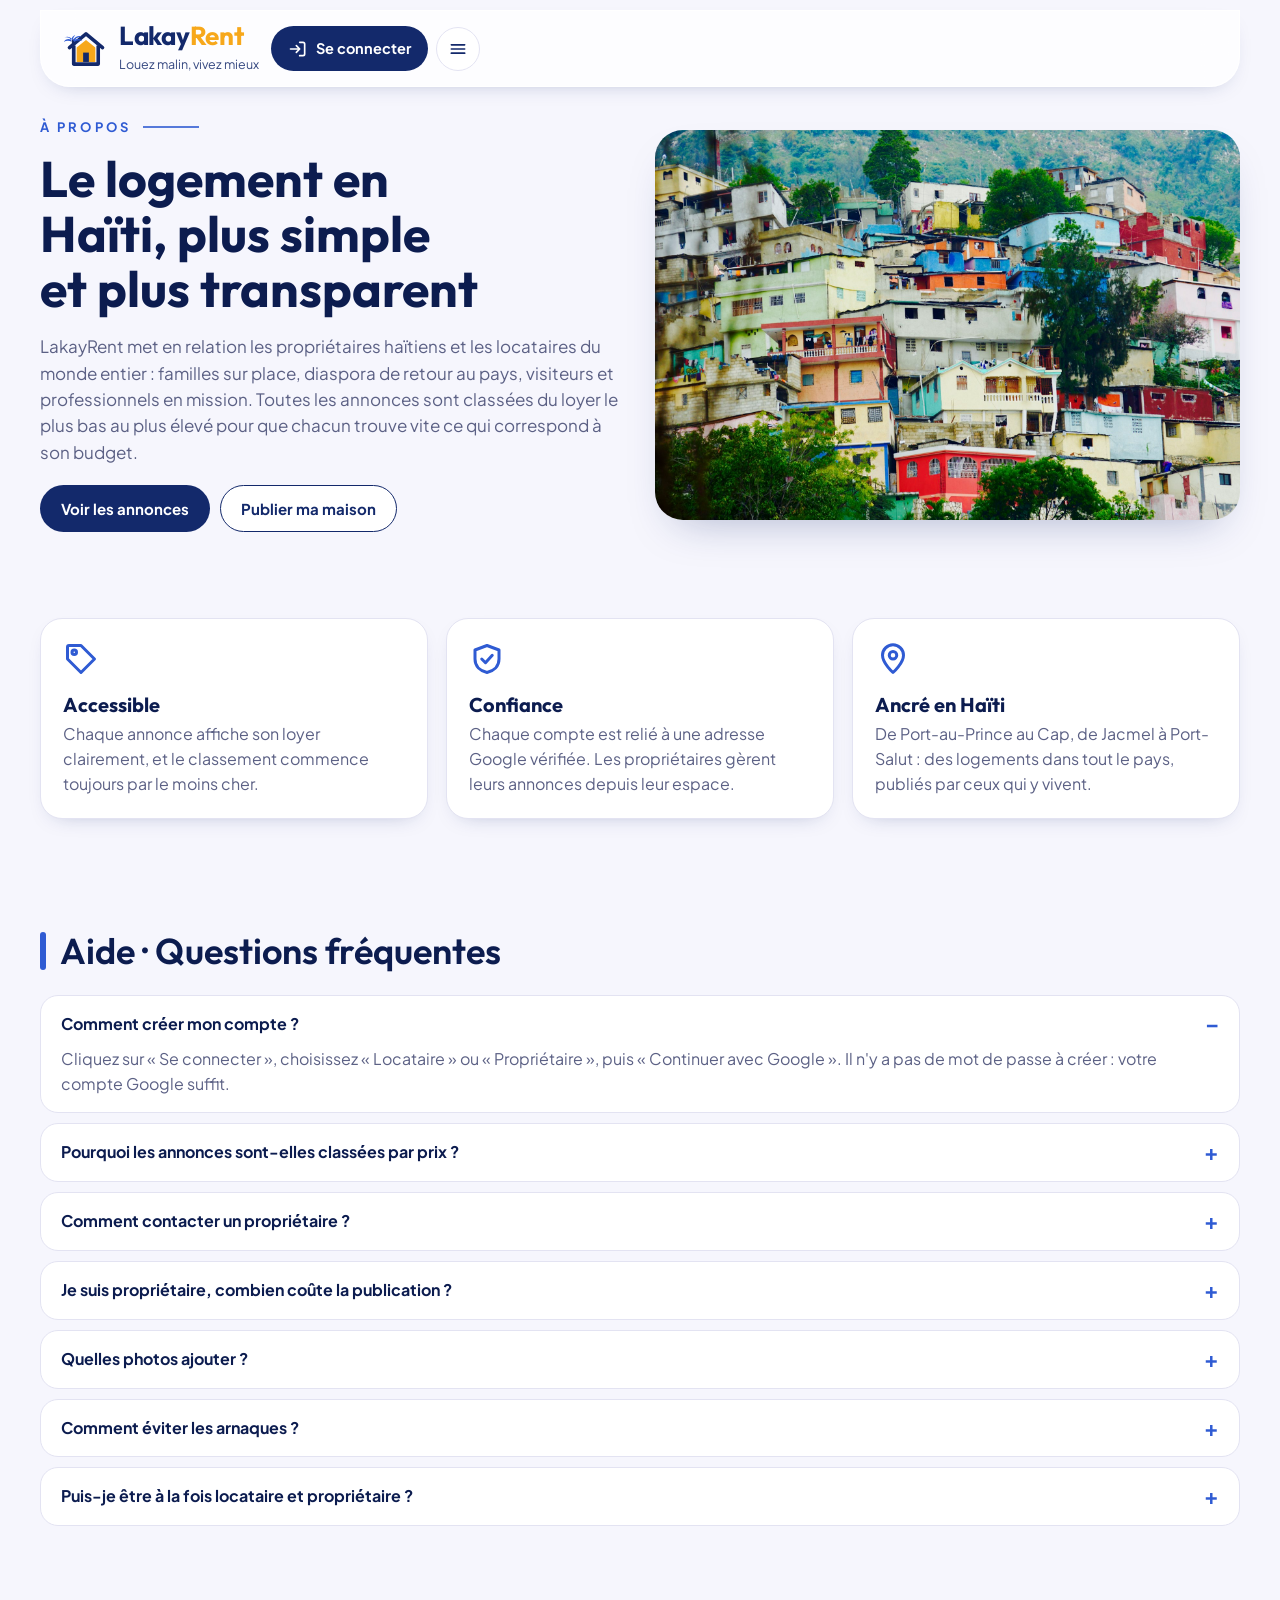
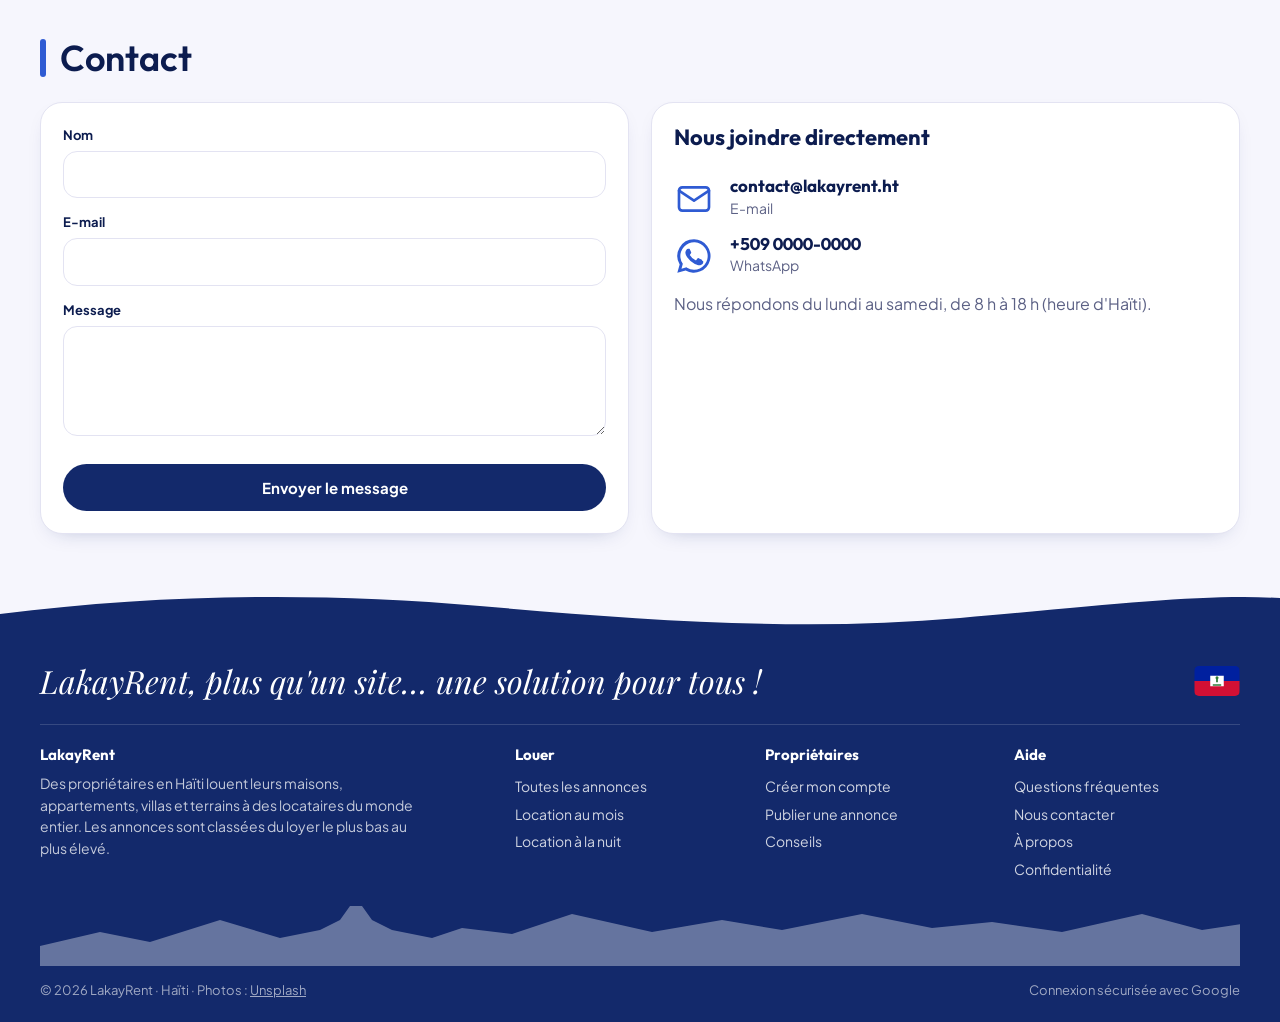
==== commit c0a865ec: "Branche le site sur Google (connexion + feuille de données) Co-Authored-By: Claude Opus 5.5 <noreply" ====
--- a/a-propos.html
+++ b/a-propos.html
@@ -7,7 +7,7 @@
 <link rel="icon" href="assets/img/favicon.svg" type="image/svg+xml">
 <link rel="preconnect" href="https://fonts.googleapis.com"><link rel="preconnect" href="https://fonts.gstatic.com" crossorigin>
 <link href="https://fonts.googleapis.com/css2?family=Outfit:wght@400;500;600;700&family=Plus+Jakarta+Sans:wght@400;500;600;700&family=Playfair+Display:ital,wght@1,500&display=swap" rel="stylesheet">
-<link rel="stylesheet" href="assets/css/style.css?v=4">
+<link rel="stylesheet" href="assets/css/style.css?v=5">
 </head>
 <body data-page="apropos">
 <header id="site-header"></header>
@@ -59,8 +59,8 @@
   </section>
 </main>
 <footer id="site-footer"></footer>
-<script src="assets/js/config.js?v=4"></script>
-<script src="assets/js/core.js?v=4"></script>
+<script src="assets/js/config.js?v=5"></script>
+<script src="assets/js/core.js?v=5"></script>
 <script>
 (function(){
   const L=Lakay,$=L.$,esc=L.esc,C=L.cfg;
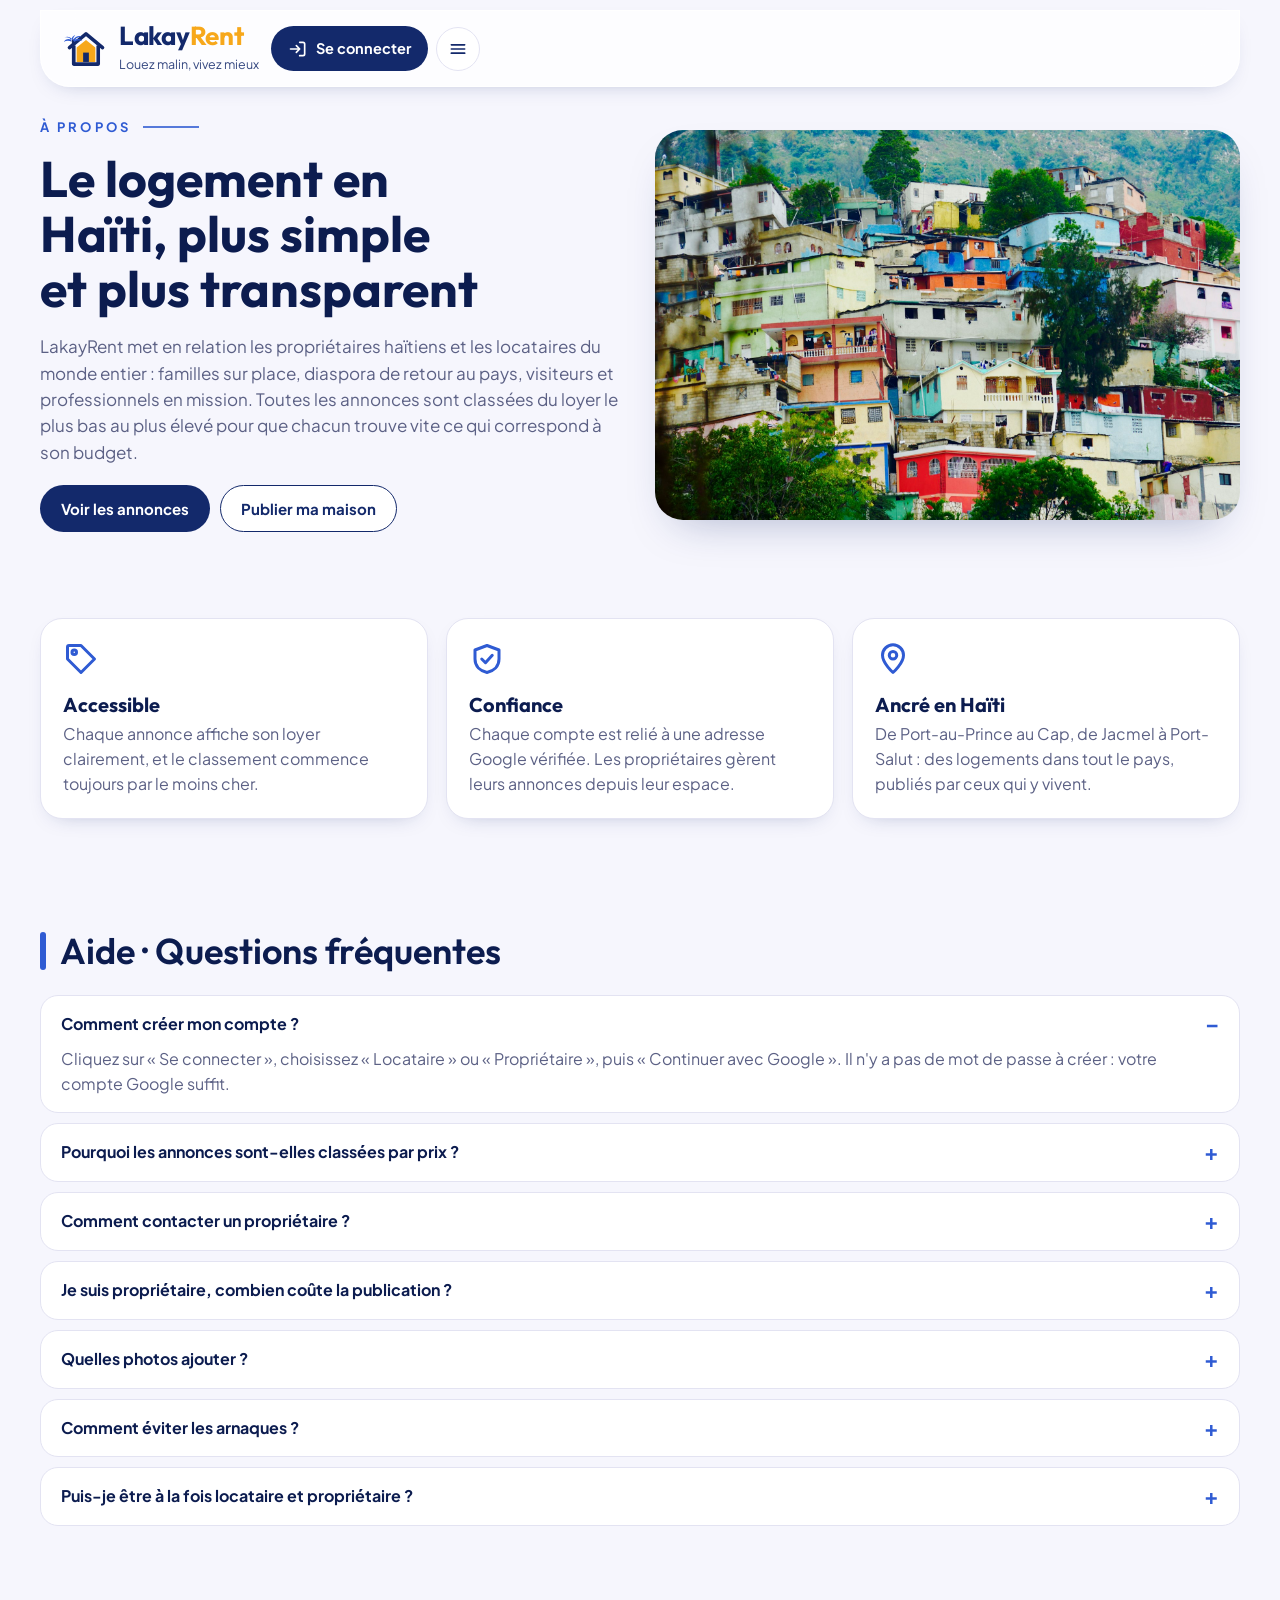
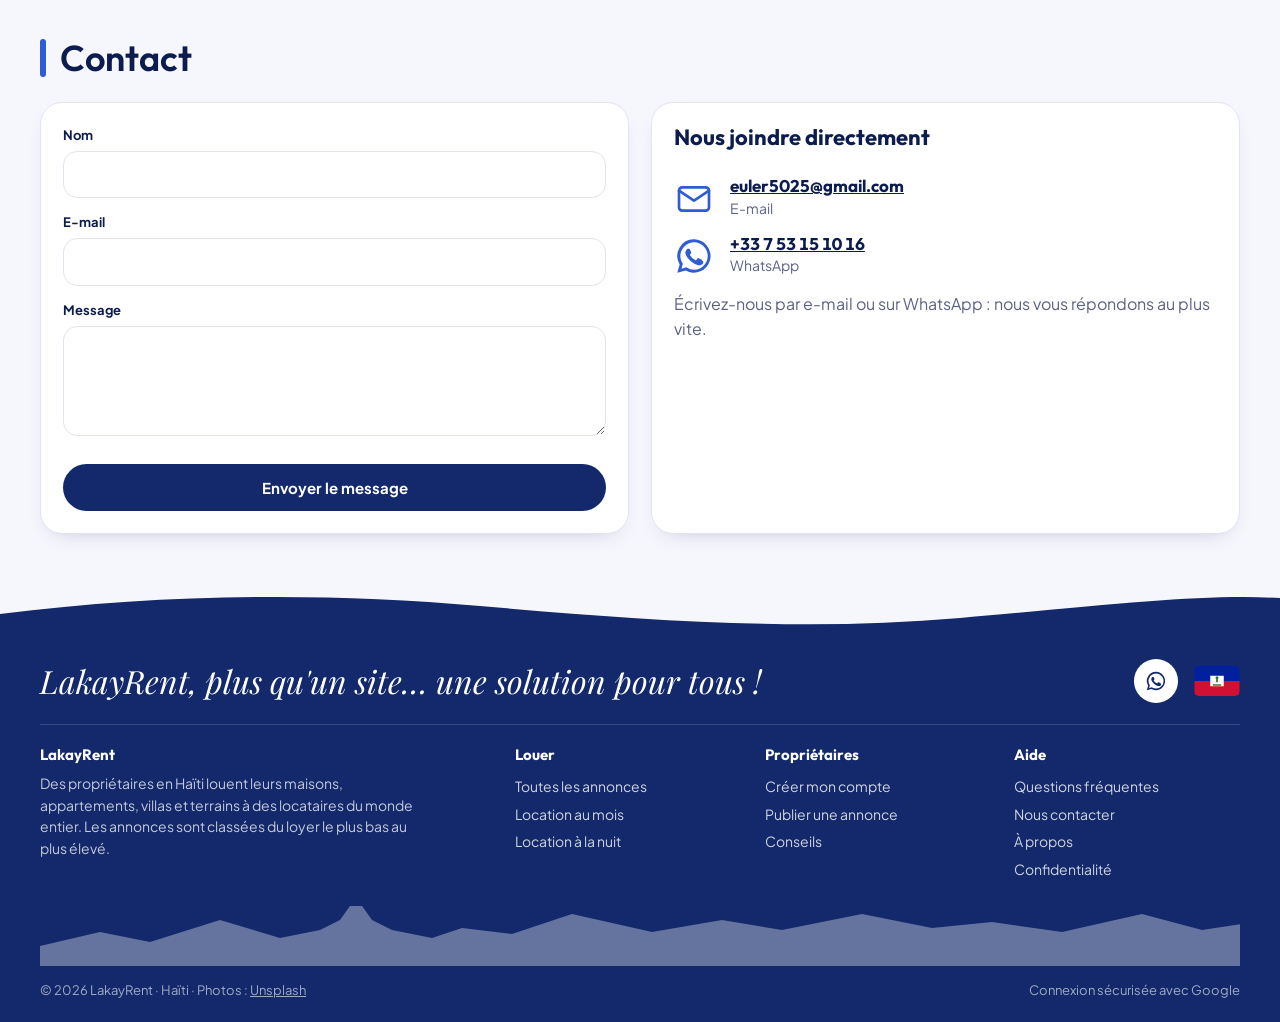
==== commit 552f2774: "Coordonnées de contact Co-Authored-By: Claude Opus 5.5 <noreply@anthropic.com> Claude-Session: https" ====
--- a/a-propos.html
+++ b/a-propos.html
@@ -7,7 +7,7 @@
 <link rel="icon" href="assets/img/favicon.svg" type="image/svg+xml">
 <link rel="preconnect" href="https://fonts.googleapis.com"><link rel="preconnect" href="https://fonts.gstatic.com" crossorigin>
 <link href="https://fonts.googleapis.com/css2?family=Outfit:wght@400;500;600;700&family=Plus+Jakarta+Sans:wght@400;500;600;700&family=Playfair+Display:ital,wght@1,500&display=swap" rel="stylesheet">
-<link rel="stylesheet" href="assets/css/style.css?v=5">
+<link rel="stylesheet" href="assets/css/style.css?v=6">
 </head>
 <body data-page="apropos">
 <header id="site-header"></header>
@@ -53,21 +53,21 @@
         <h3 style="color:var(--navy-2);font-size:22px">Nous joindre directement</h3>
         <div class="stat" id="cMailLine"></div>
         <div class="stat" id="cWaLine"></div>
-        <p style="color:var(--muted);margin:0">Nous répondons du lundi au samedi, de 8 h à 18 h (heure d'Haïti).</p>
+        <p style="color:var(--muted);margin:0">Écrivez-nous par e-mail ou sur WhatsApp : nous vous répondons au plus vite.</p>
       </div>
     </div>
   </section>
 </main>
 <footer id="site-footer"></footer>
-<script src="assets/js/config.js?v=5"></script>
-<script src="assets/js/core.js?v=5"></script>
+<script src="assets/js/config.js?v=6"></script>
+<script src="assets/js/core.js?v=6"></script>
 <script>
 (function(){
   const L=Lakay,$=L.$,esc=L.esc,C=L.cfg;
   $("#values").innerHTML=[["tag","Accessible","Chaque annonce affiche son loyer clairement, et le classement commence toujours par le moins cher."],["shield","Confiance","Chaque compte est relié à une adresse Google vérifiée. Les propriétaires gèrent leurs annonces depuis leur espace."],["pin","Ancré en Haïti","De Port-au-Prince au Cap, de Jacmel à Port-Salut : des logements dans tout le pays, publiés par ceux qui y vivent."]]
     .map(([i,t,p])=>`<div class="panel">${L.icon(i)}<h3>${t}</h3><p>${p}</p></div>`).join("");
-  $("#cMailLine").innerHTML=`${L.icon("mail")}<div><b style="font-size:17px">${esc(C.CONTACT_EMAIL||"")}</b><span>E-mail</span></div>`;
-  $("#cWaLine").innerHTML=`${L.icon("whatsapp")}<div><b style="font-size:17px" class="num">${esc(C.CONTACT_WHATSAPP||"")}</b><span>WhatsApp</span></div>`;
+  $("#cMailLine").innerHTML=`${L.icon("mail")}<div><b style="font-size:17px"><a href="mailto:${esc(C.CONTACT_EMAIL||"")}" style="color:inherit">${esc(C.CONTACT_EMAIL||"")}</a></b><span>E-mail</span></div>`;
+  $("#cWaLine").innerHTML=`${L.icon("whatsapp")}<div><b style="font-size:17px" class="num">${C.WHATSAPP_URL?`<a href="${esc(C.WHATSAPP_URL)}" target="_blank" rel="noopener" style="color:inherit">${esc(C.CONTACT_WHATSAPP||"")}</a>`:esc(C.CONTACT_WHATSAPP||"")}</b><span>WhatsApp</span></div>`;
   const s=L.session();if(s){$("#cNom").value=s.name||"";$("#cMail").value=s.email||"";}
   $("#cForm").addEventListener("submit",async e=>{
     e.preventDefault();const d={nom:$("#cNom").value.trim(),email:$("#cMail").value.trim(),message:$("#cMsg").value.trim()};
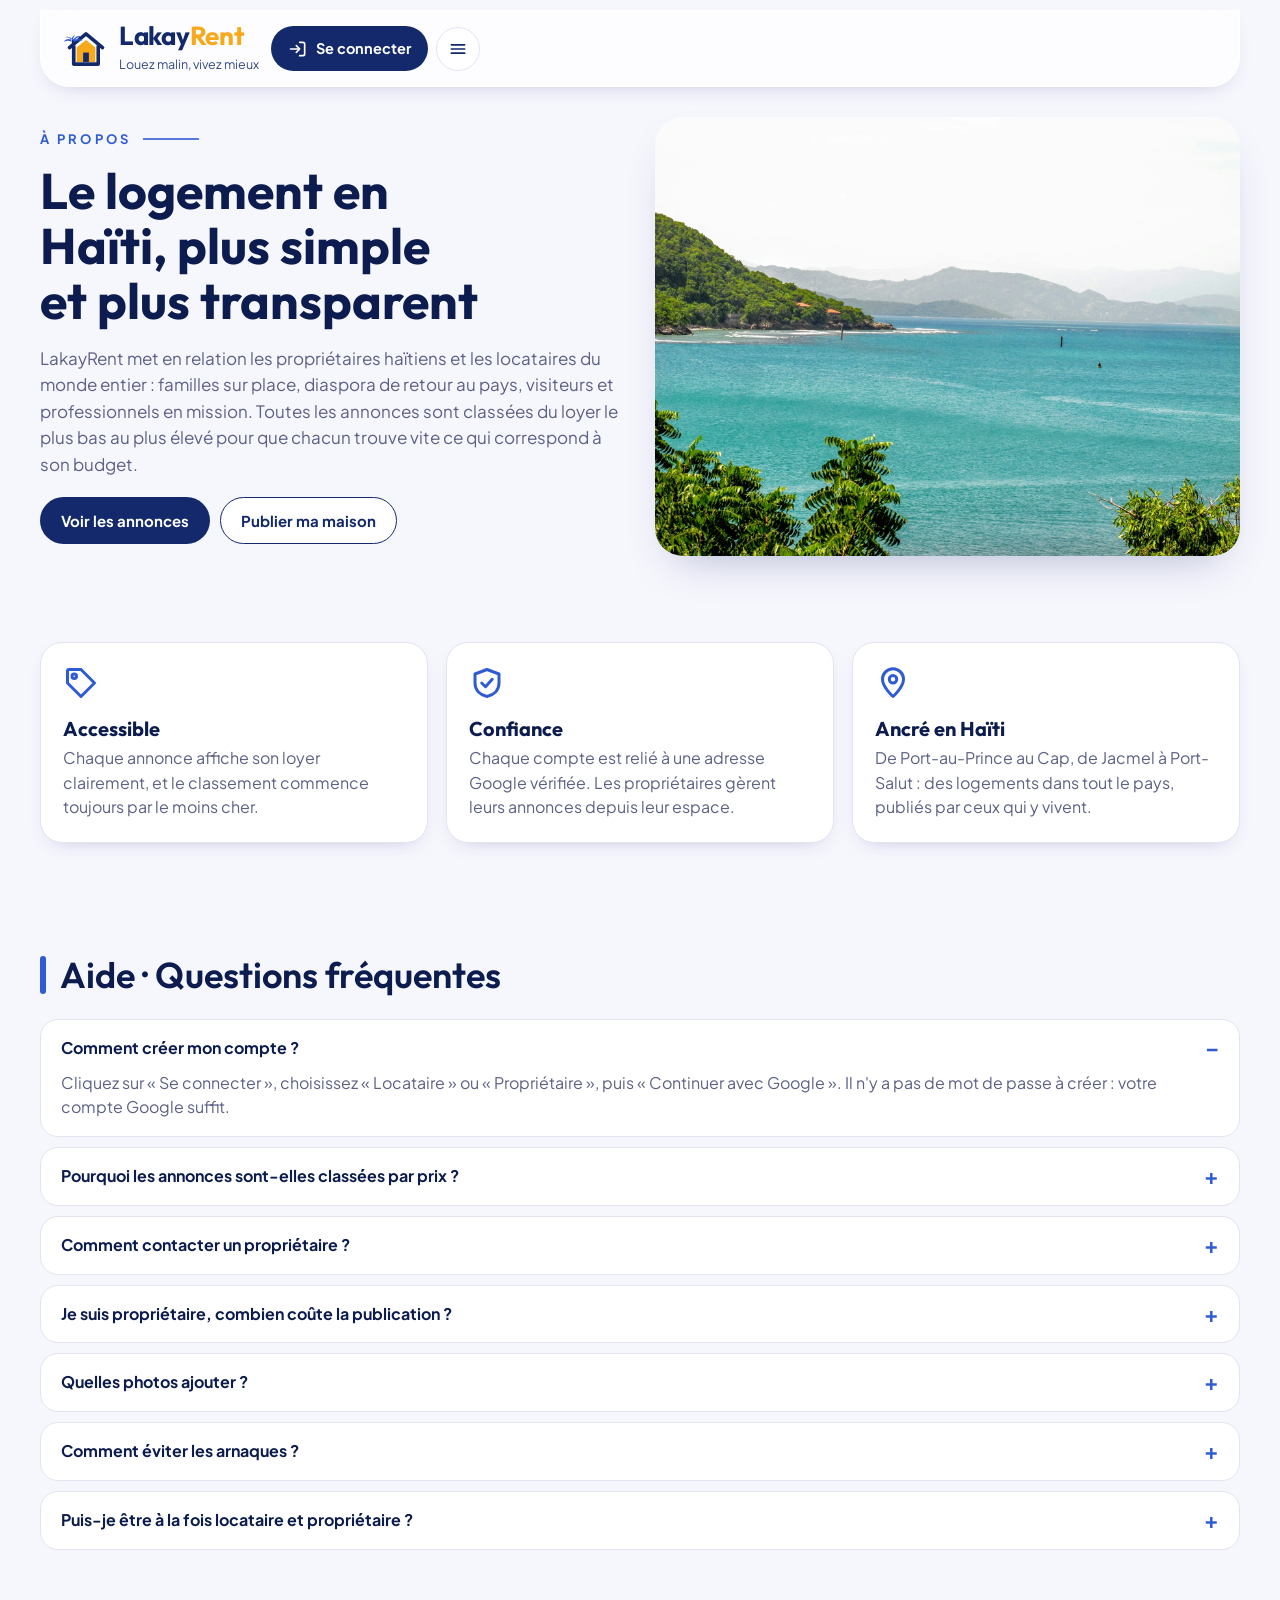
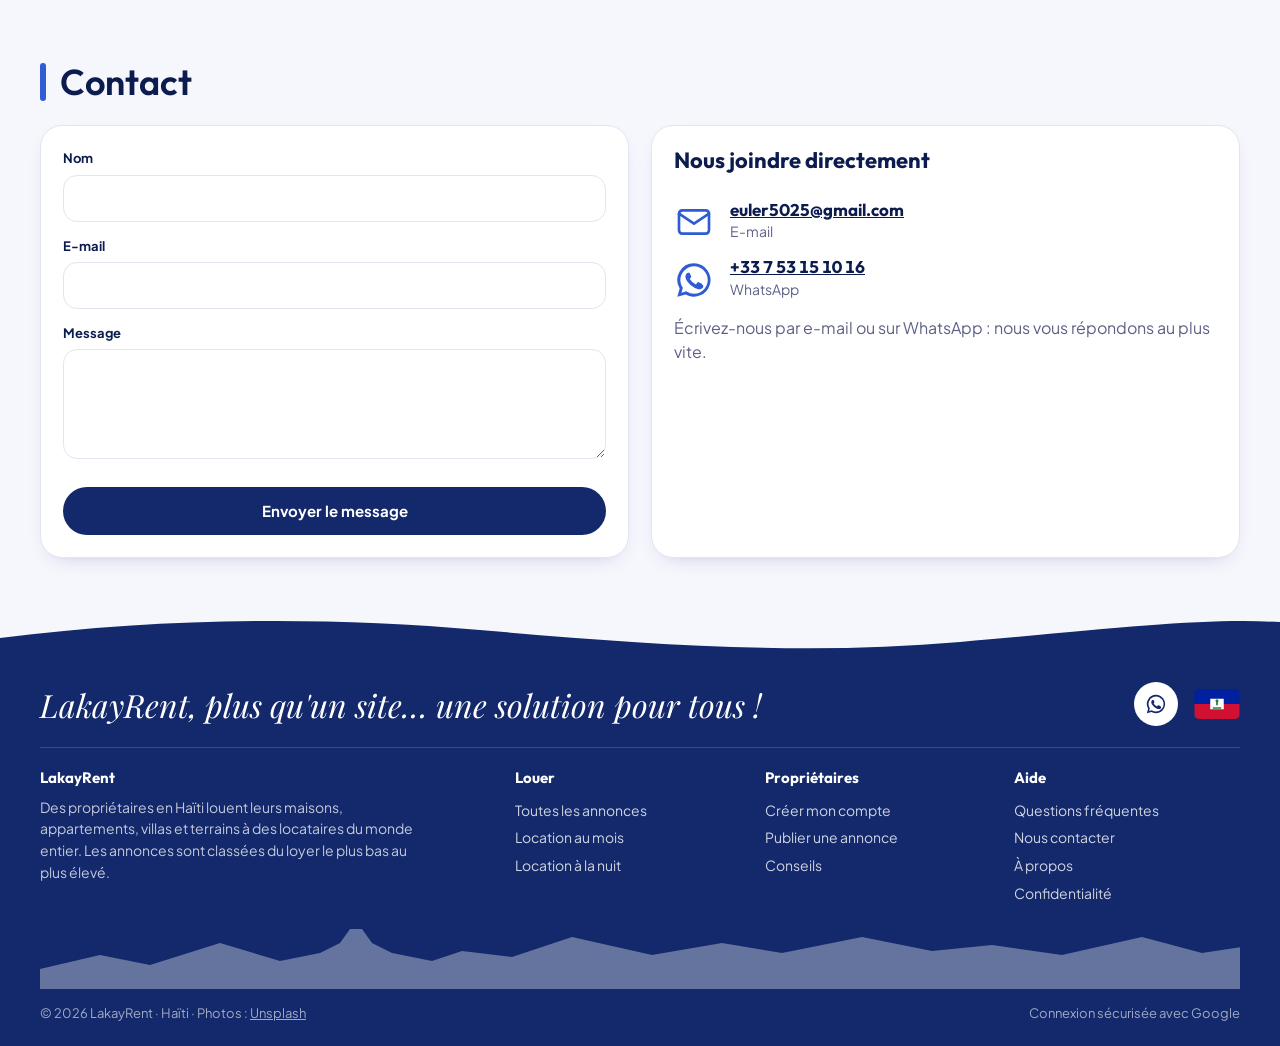
==== commit c6bfc335: "Photo turquoise sur la page À propos Co-Authored-By: Claude Opus 5.5 <noreply@anthropic.com> Claude-" ====
--- a/a-propos.html
+++ b/a-propos.html
@@ -19,7 +19,7 @@
       <p style="color:var(--muted);font-size:17px;max-width:55ch">LakayRent met en relation les propriétaires haïtiens et les locataires du monde entier : familles sur place, diaspora de retour au pays, visiteurs et professionnels en mission. Toutes les annonces sont classées du loyer le plus bas au plus élevé pour que chacun trouve vite ce qui correspond à son budget.</p>
       <div style="display:flex;gap:10px;flex-wrap:wrap;margin-top:20px"><a class="btn btn-primary" href="annonces.html">Voir les annonces</a><a class="btn btn-outline" href="connexion.html?role=proprietaire">Publier ma maison</a></div>
     </div>
-    <img src="assets/img/photos/ht3.jpg" alt="Maisons colorées à flanc de colline en Haïti">
+    <img src="assets/img/photos/ht2.jpg" alt="Eaux turquoise et collines verdoyantes du nord d'Haïti" style="aspect-ratio:4/3;object-fit:cover;width:100%">
   </section>
 
   <section class="section">
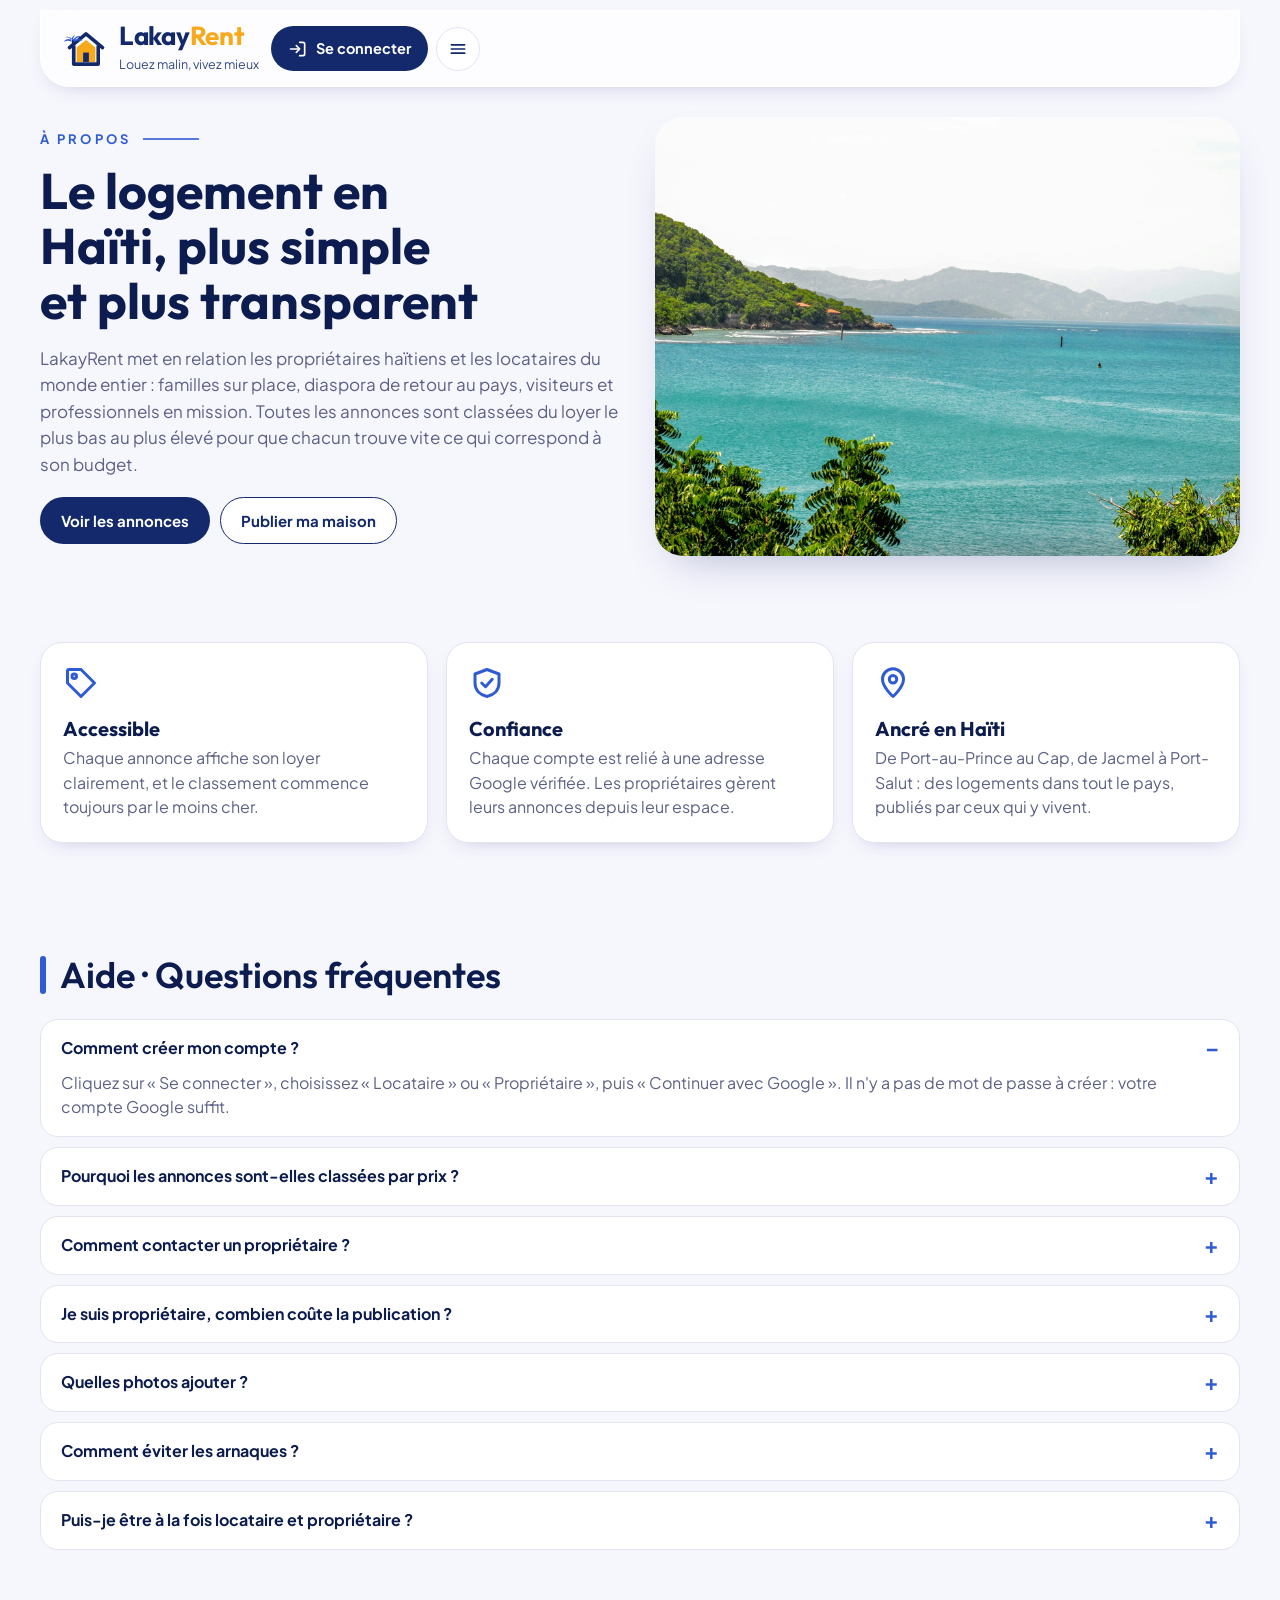
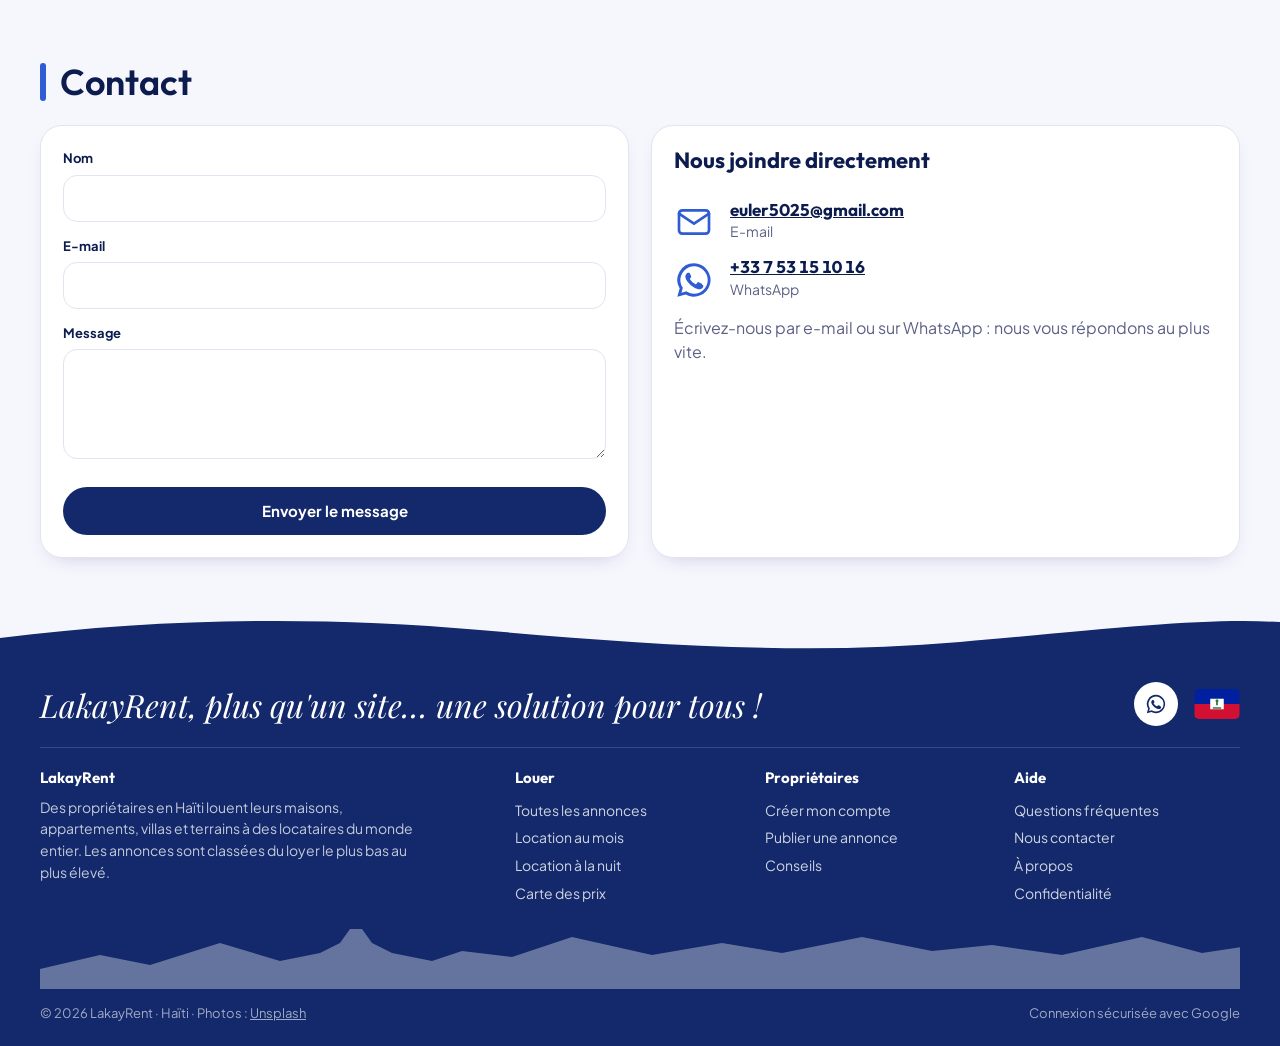
==== commit f69027f4: "Carte des prix par ville (Leaflet + OpenStreetMap) Co-Authored-By: Claude Opus 5.5 <noreply@anthropi" ====
--- a/a-propos.html
+++ b/a-propos.html
@@ -7,7 +7,7 @@
 <link rel="icon" href="assets/img/favicon.svg" type="image/svg+xml">
 <link rel="preconnect" href="https://fonts.googleapis.com"><link rel="preconnect" href="https://fonts.gstatic.com" crossorigin>
 <link href="https://fonts.googleapis.com/css2?family=Outfit:wght@400;500;600;700&family=Plus+Jakarta+Sans:wght@400;500;600;700&family=Playfair+Display:ital,wght@1,500&display=swap" rel="stylesheet">
-<link rel="stylesheet" href="assets/css/style.css?v=6">
+<link rel="stylesheet" href="assets/css/style.css?v=7">
 </head>
 <body data-page="apropos">
 <header id="site-header"></header>
@@ -59,8 +59,8 @@
   </section>
 </main>
 <footer id="site-footer"></footer>
-<script src="assets/js/config.js?v=6"></script>
-<script src="assets/js/core.js?v=6"></script>
+<script src="assets/js/config.js?v=7"></script>
+<script src="assets/js/core.js?v=7"></script>
 <script>
 (function(){
   const L=Lakay,$=L.$,esc=L.esc,C=L.cfg;
